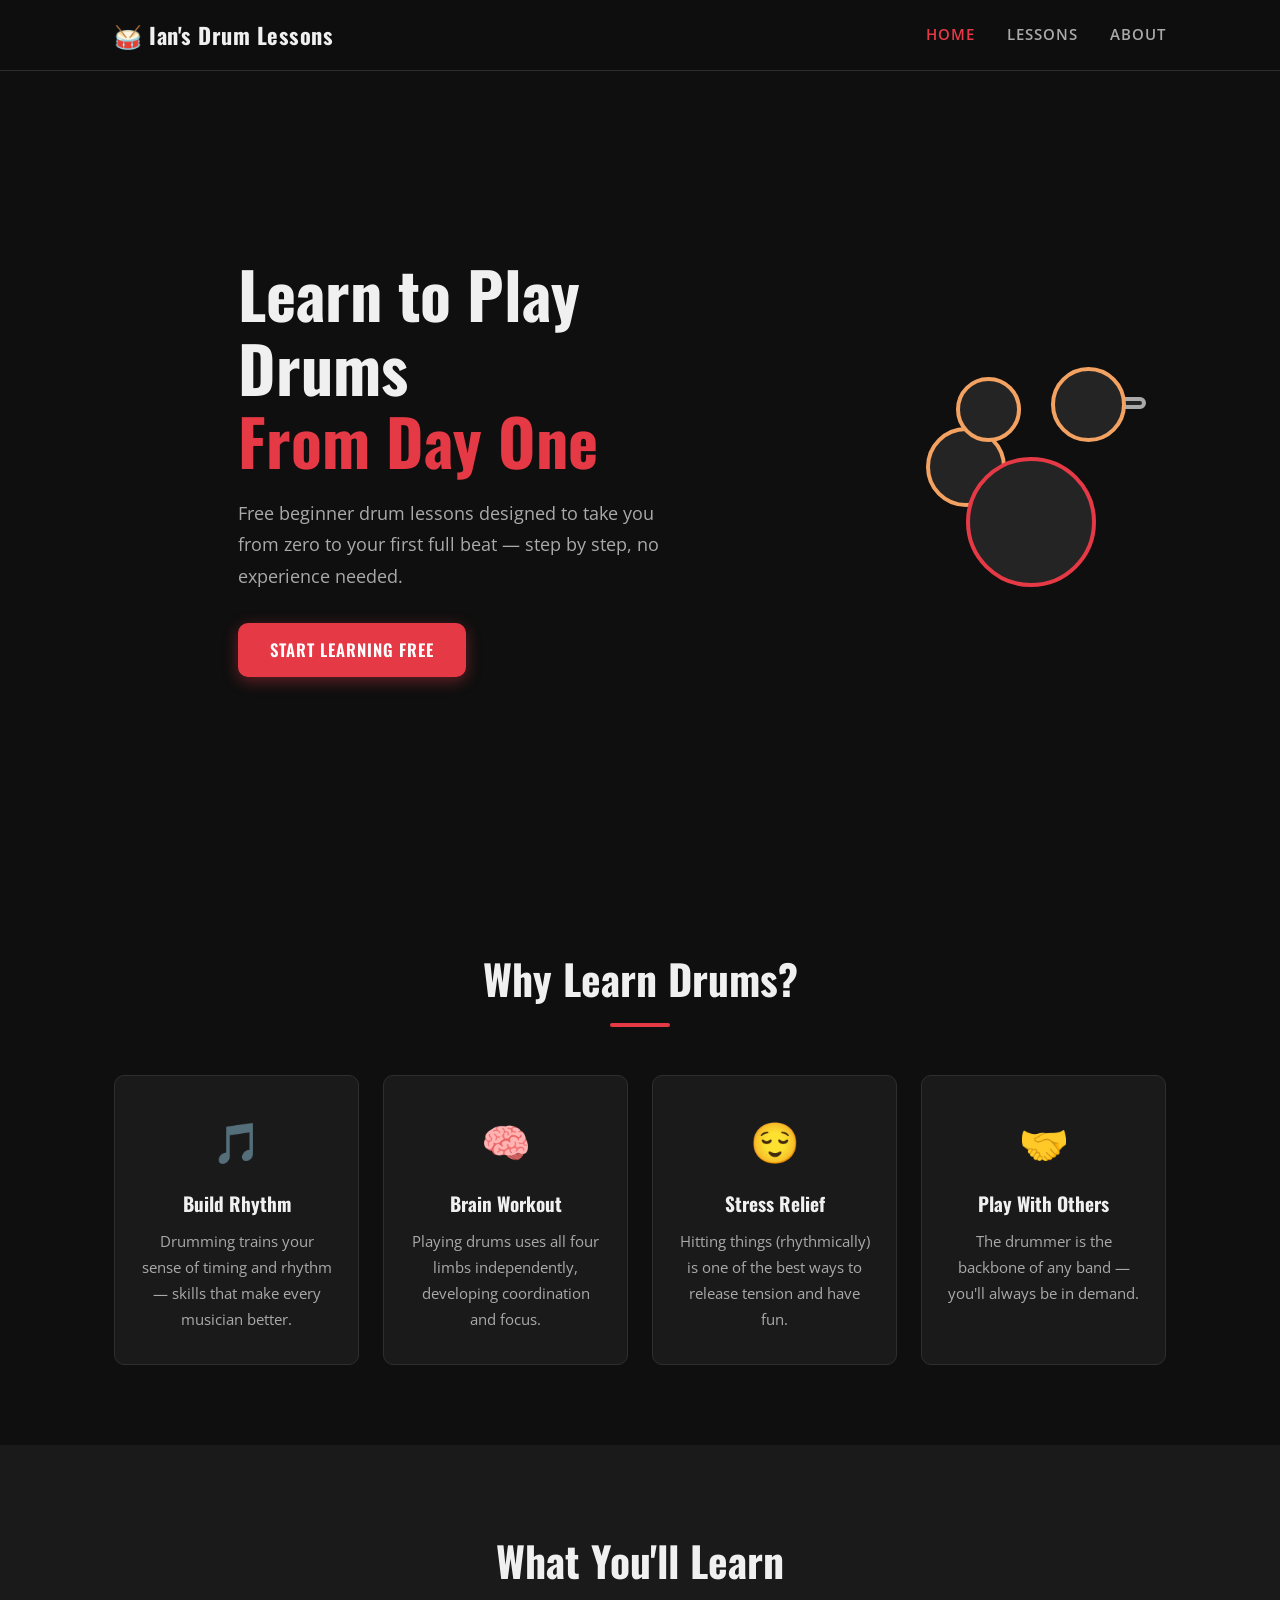
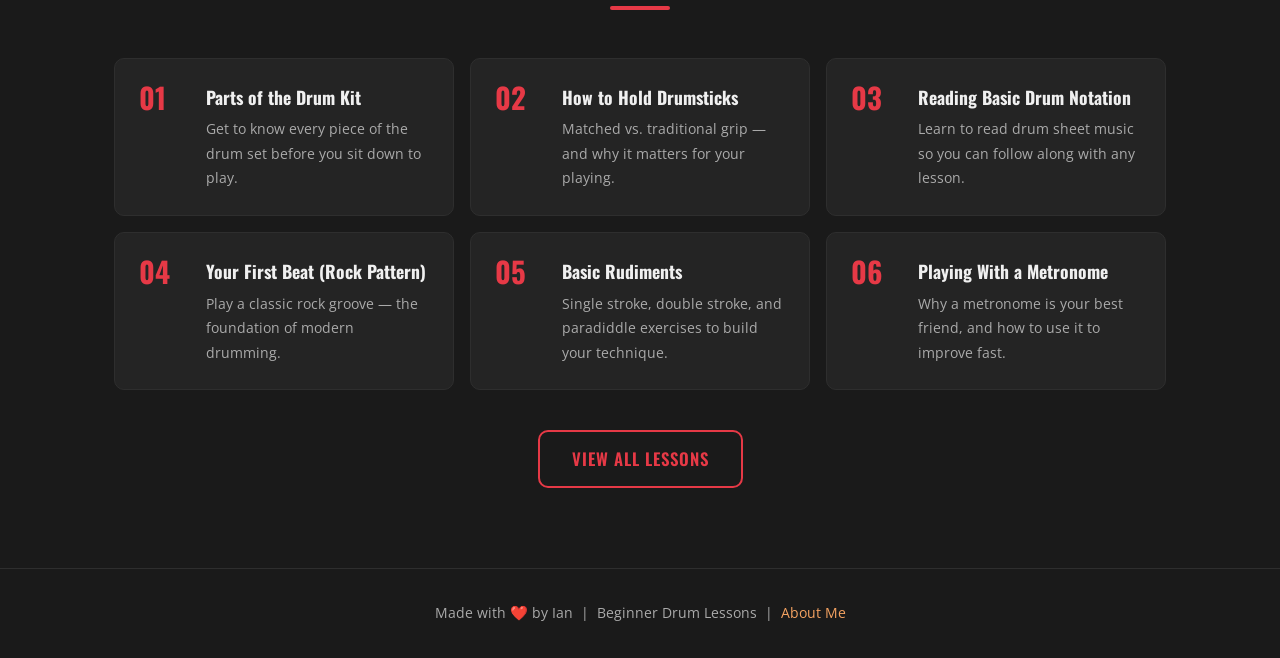
==== index.html @ f1f33e0c "Add complete beginner drum lessons website Three-page static site (Home, Lessons, About) with dark t" ====
<!DOCTYPE html>
<html lang="en">
<head>
  <meta charset="UTF-8" />
  <meta name="viewport" content="width=device-width, initial-scale=1.0" />
  <title>Ian's Beginner Drum Lessons</title>
  <link rel="stylesheet" href="css/style.css" />
  <link rel="preconnect" href="https://fonts.googleapis.com" />
  <link href="https://fonts.googleapis.com/css2?family=Oswald:wght@400;600;700&family=Open+Sans:wght@400;600&display=swap" rel="stylesheet" />
</head>
<body>

  <!-- NAV -->
  <header class="site-header">
    <nav class="nav container">
      <a href="index.html" class="logo">🥁 Ian's Drum Lessons</a>
      <ul class="nav-links">
        <li><a href="index.html" class="active">Home</a></li>
        <li><a href="lessons.html">Lessons</a></li>
        <li><a href="about.html">About</a></li>
      </ul>
      <button class="hamburger" aria-label="Toggle menu" onclick="toggleMenu()">&#9776;</button>
    </nav>
  </header>

  <!-- HERO -->
  <section class="hero">
    <div class="hero-content container">
      <h1>Learn to Play Drums<br /><span class="accent">From Day One</span></h1>
      <p>Free beginner drum lessons designed to take you from zero to your first full beat — step by step, no experience needed.</p>
      <a href="lessons.html" class="btn btn-primary">Start Learning Free</a>
    </div>
    <div class="hero-visual" aria-hidden="true">
      <div class="drum-kit">
        <div class="drum snare"></div>
        <div class="drum bass"></div>
        <div class="drum hi-hat"></div>
        <div class="drum tom1"></div>
        <div class="drum tom2"></div>
      </div>
    </div>
  </section>

  <!-- WHY SECTION -->
  <section class="why section">
    <div class="container">
      <h2 class="section-title">Why Learn Drums?</h2>
      <div class="cards">
        <div class="card">
          <span class="card-icon">🎵</span>
          <h3>Build Rhythm</h3>
          <p>Drumming trains your sense of timing and rhythm — skills that make every musician better.</p>
        </div>
        <div class="card">
          <span class="card-icon">🧠</span>
          <h3>Brain Workout</h3>
          <p>Playing drums uses all four limbs independently, developing coordination and focus.</p>
        </div>
        <div class="card">
          <span class="card-icon">😌</span>
          <h3>Stress Relief</h3>
          <p>Hitting things (rhythmically) is one of the best ways to release tension and have fun.</p>
        </div>
        <div class="card">
          <span class="card-icon">🤝</span>
          <h3>Play With Others</h3>
          <p>The drummer is the backbone of any band — you'll always be in demand.</p>
        </div>
      </div>
    </div>
  </section>

  <!-- LESSONS PREVIEW -->
  <section class="lessons-preview section dark-bg">
    <div class="container">
      <h2 class="section-title">What You'll Learn</h2>
      <div class="lesson-list">
        <a href="lessons.html#lesson-1" class="lesson-card">
          <span class="lesson-num">01</span>
          <div>
            <h3>Parts of the Drum Kit</h3>
            <p>Get to know every piece of the drum set before you sit down to play.</p>
          </div>
        </a>
        <a href="lessons.html#lesson-2" class="lesson-card">
          <span class="lesson-num">02</span>
          <div>
            <h3>How to Hold Drumsticks</h3>
            <p>Matched vs. traditional grip — and why it matters for your playing.</p>
          </div>
        </a>
        <a href="lessons.html#lesson-3" class="lesson-card">
          <span class="lesson-num">03</span>
          <div>
            <h3>Reading Basic Drum Notation</h3>
            <p>Learn to read drum sheet music so you can follow along with any lesson.</p>
          </div>
        </a>
        <a href="lessons.html#lesson-4" class="lesson-card">
          <span class="lesson-num">04</span>
          <div>
            <h3>Your First Beat (Rock Pattern)</h3>
            <p>Play a classic rock groove — the foundation of modern drumming.</p>
          </div>
        </a>
        <a href="lessons.html#lesson-5" class="lesson-card">
          <span class="lesson-num">05</span>
          <div>
            <h3>Basic Rudiments</h3>
            <p>Single stroke, double stroke, and paradiddle exercises to build your technique.</p>
          </div>
        </a>
        <a href="lessons.html#lesson-6" class="lesson-card">
          <span class="lesson-num">06</span>
          <div>
            <h3>Playing With a Metronome</h3>
            <p>Why a metronome is your best friend, and how to use it to improve fast.</p>
          </div>
        </a>
      </div>
      <div style="text-align:center; margin-top:2.5rem;">
        <a href="lessons.html" class="btn btn-secondary">View All Lessons</a>
      </div>
    </div>
  </section>

  <!-- FOOTER -->
  <footer class="site-footer">
    <div class="container">
      <p>Made with ❤️ by Ian &nbsp;|&nbsp; Beginner Drum Lessons &nbsp;|&nbsp; <a href="about.html">About Me</a></p>
    </div>
  </footer>

  <script src="js/main.js"></script>
</body>
</html>
---- css/style.css ----
/* =====================
   CSS RESET & VARIABLES
   ===================== */
*, *::before, *::after { box-sizing: border-box; margin: 0; padding: 0; }

:root {
  --clr-bg: #0f0f0f;
  --clr-surface: #1a1a1a;
  --clr-surface2: #242424;
  --clr-accent: #e63946;
  --clr-accent2: #f4a261;
  --clr-text: #f0f0f0;
  --clr-muted: #aaaaaa;
  --clr-border: #2e2e2e;
  --font-heading: 'Oswald', sans-serif;
  --font-body: 'Open Sans', sans-serif;
  --radius: 10px;
  --shadow: 0 4px 20px rgba(0,0,0,0.5);
}

html { scroll-behavior: smooth; }

body {
  background: var(--clr-bg);
  color: var(--clr-text);
  font-family: var(--font-body);
  font-size: 1rem;
  line-height: 1.7;
}

a { color: var(--clr-accent); text-decoration: none; }
a:hover { text-decoration: underline; }

/* =====================
   LAYOUT
   ===================== */
.container {
  max-width: 1100px;
  margin: 0 auto;
  padding: 0 1.5rem;
}

.section { padding: 5rem 0; }
.dark-bg { background: var(--clr-surface); }

/* =====================
   HEADER / NAV
   ===================== */
.site-header {
  position: sticky;
  top: 0;
  z-index: 100;
  background: rgba(15,15,15,0.95);
  backdrop-filter: blur(8px);
  border-bottom: 1px solid var(--clr-border);
}

.nav {
  display: flex;
  align-items: center;
  justify-content: space-between;
  padding-top: 1rem;
  padding-bottom: 1rem;
}

.logo {
  font-family: var(--font-heading);
  font-size: 1.4rem;
  font-weight: 700;
  color: var(--clr-text);
  letter-spacing: 0.5px;
}
.logo:hover { text-decoration: none; color: var(--clr-accent); }

.nav-links {
  list-style: none;
  display: flex;
  gap: 2rem;
}
.nav-links a {
  color: var(--clr-muted);
  font-weight: 600;
  font-size: 0.95rem;
  text-transform: uppercase;
  letter-spacing: 1px;
  transition: color 0.2s;
}
.nav-links a:hover,
.nav-links a.active {
  color: var(--clr-accent);
  text-decoration: none;
}

.hamburger {
  display: none;
  background: none;
  border: none;
  color: var(--clr-text);
  font-size: 1.6rem;
  cursor: pointer;
}

/* =====================
   BUTTONS
   ===================== */
.btn {
  display: inline-block;
  padding: 0.8rem 2rem;
  border-radius: var(--radius);
  font-family: var(--font-heading);
  font-size: 1.05rem;
  font-weight: 600;
  letter-spacing: 1px;
  text-transform: uppercase;
  transition: transform 0.15s, box-shadow 0.15s;
  cursor: pointer;
}
.btn:hover { transform: translateY(-2px); text-decoration: none; }

.btn-primary {
  background: var(--clr-accent);
  color: #fff;
  box-shadow: 0 4px 15px rgba(230,57,70,0.4);
}
.btn-primary:hover { box-shadow: 0 6px 20px rgba(230,57,70,0.55); }

.btn-secondary {
  background: transparent;
  color: var(--clr-accent);
  border: 2px solid var(--clr-accent);
}
.btn-secondary:hover { background: var(--clr-accent); color: #fff; }

/* =====================
   HERO
   ===================== */
.hero {
  min-height: 88vh;
  display: flex;
  align-items: center;
  justify-content: space-between;
  gap: 2rem;
  padding: 4rem 1.5rem;
  max-width: 1100px;
  margin: 0 auto;
}

.hero-content { max-width: 560px; }
.hero-content h1 {
  font-family: var(--font-heading);
  font-size: clamp(2.4rem, 6vw, 4rem);
  line-height: 1.15;
  margin-bottom: 1.2rem;
  font-weight: 700;
}
.accent { color: var(--clr-accent); }
.hero-content p {
  font-size: 1.15rem;
  color: var(--clr-muted);
  margin-bottom: 2rem;
  max-width: 460px;
}

/* Animated drum kit illustration */
.hero-visual { flex-shrink: 0; }
.drum-kit {
  position: relative;
  width: 260px;
  height: 260px;
}
.drum {
  position: absolute;
  border-radius: 50%;
  border: 4px solid var(--clr-border);
  background: var(--clr-surface2);
  animation: pulse 3s ease-in-out infinite;
}
.bass {
  width: 130px; height: 130px;
  bottom: 10px; left: 60px;
  border-color: var(--clr-accent);
  animation-delay: 0s;
}
.snare {
  width: 80px; height: 80px;
  bottom: 90px; left: 20px;
  border-color: var(--clr-accent2);
  animation-delay: 0.4s;
}
.hi-hat {
  width: 60px; height: 12px;
  border-radius: 6px;
  top: 60px; right: 20px;
  border-color: #aaa;
  animation-delay: 0.2s;
}
.tom1 {
  width: 65px; height: 65px;
  top: 40px; left: 50px;
  border-color: var(--clr-accent2);
  animation-delay: 0.6s;
}
.tom2 {
  width: 75px; height: 75px;
  top: 30px; right: 40px;
  border-color: var(--clr-accent2);
  animation-delay: 0.8s;
}
@keyframes pulse {
  0%, 100% { box-shadow: 0 0 0 0 rgba(230,57,70,0); }
  50% { box-shadow: 0 0 12px 4px rgba(230,57,70,0.2); }
}

/* =====================
   WHY SECTION / CARDS
   ===================== */
.section-title {
  font-family: var(--font-heading);
  font-size: clamp(1.8rem, 4vw, 2.6rem);
  font-weight: 700;
  text-align: center;
  margin-bottom: 3rem;
}
.section-title::after {
  content: '';
  display: block;
  width: 60px;
  height: 4px;
  background: var(--clr-accent);
  margin: 0.6rem auto 0;
  border-radius: 2px;
}

.cards {
  display: grid;
  grid-template-columns: repeat(auto-fit, minmax(220px, 1fr));
  gap: 1.5rem;
}

.card {
  background: var(--clr-surface);
  border: 1px solid var(--clr-border);
  border-radius: var(--radius);
  padding: 2rem 1.5rem;
  text-align: center;
  transition: transform 0.2s, border-color 0.2s;
}
.card:hover { transform: translateY(-5px); border-color: var(--clr-accent); }
.card-icon { font-size: 2.5rem; display: block; margin-bottom: 0.75rem; }
.card h3 {
  font-family: var(--font-heading);
  font-size: 1.2rem;
  margin-bottom: 0.5rem;
}
.card p { color: var(--clr-muted); font-size: 0.95rem; }

/* =====================
   LESSONS PREVIEW
   ===================== */
.lesson-list {
  display: grid;
  grid-template-columns: repeat(auto-fit, minmax(300px, 1fr));
  gap: 1rem;
}

.lesson-card {
  display: flex;
  align-items: flex-start;
  gap: 1.2rem;
  background: var(--clr-surface2);
  border: 1px solid var(--clr-border);
  border-radius: var(--radius);
  padding: 1.5rem;
  color: var(--clr-text);
  transition: border-color 0.2s, transform 0.2s;
}
.lesson-card:hover {
  border-color: var(--clr-accent);
  transform: translateX(4px);
  text-decoration: none;
}
.lesson-num {
  font-family: var(--font-heading);
  font-size: 1.8rem;
  font-weight: 700;
  color: var(--clr-accent);
  min-width: 3rem;
  line-height: 1;
}
.lesson-card h3 {
  font-family: var(--font-heading);
  font-size: 1.1rem;
  margin-bottom: 0.3rem;
}
.lesson-card p { color: var(--clr-muted); font-size: 0.9rem; }

/* =====================
   PAGE HERO (inner pages)
   ===================== */
.page-hero {
  background: linear-gradient(135deg, #1a1a1a 0%, #111 100%);
  border-bottom: 1px solid var(--clr-border);
  padding: 4rem 1.5rem 3.5rem;
  text-align: center;
}
.page-hero h1 {
  font-family: var(--font-heading);
  font-size: clamp(2rem, 5vw, 3.2rem);
  margin-bottom: 0.75rem;
}
.page-hero p { color: var(--clr-muted); font-size: 1.1rem; }

/* =====================
   LESSONS PAGE
   ===================== */
.lessons-page { display: flex; flex-direction: column; gap: 3rem; }

.lesson-article {
  background: var(--clr-surface);
  border: 1px solid var(--clr-border);
  border-radius: var(--radius);
  overflow: hidden;
  scroll-margin-top: 80px;
}

.lesson-header {
  background: var(--clr-surface2);
  border-bottom: 1px solid var(--clr-border);
  padding: 1.5rem 2rem;
  display: flex;
  align-items: center;
  gap: 1rem;
}
.lesson-badge {
  background: var(--clr-accent);
  color: #fff;
  font-family: var(--font-heading);
  font-size: 0.85rem;
  font-weight: 700;
  padding: 0.3rem 0.8rem;
  border-radius: 4px;
  white-space: nowrap;
  letter-spacing: 1px;
}
.lesson-header h2 {
  font-family: var(--font-heading);
  font-size: clamp(1.3rem, 3vw, 1.8rem);
  font-weight: 600;
}

.lesson-body {
  padding: 2rem;
  display: flex;
  flex-direction: column;
  gap: 1.2rem;
}
.lesson-body h3 {
  font-family: var(--font-heading);
  font-size: 1.15rem;
  color: var(--clr-accent2);
  margin-top: 0.5rem;
}
.lesson-body ul, .lesson-body ol {
  padding-left: 1.5rem;
  color: var(--clr-muted);
}
.lesson-body li { margin-bottom: 0.4rem; }
.lesson-body strong { color: var(--clr-text); }
.lesson-body code {
  font-family: 'Courier New', monospace;
  background: var(--clr-surface2);
  padding: 0.2rem 0.5rem;
  border-radius: 4px;
  font-size: 1.05rem;
  color: var(--clr-accent2);
  letter-spacing: 2px;
}

.tip-box {
  background: rgba(230,57,70,0.08);
  border-left: 4px solid var(--clr-accent);
  border-radius: 0 var(--radius) var(--radius) 0;
  padding: 1rem 1.2rem;
  color: var(--clr-muted);
  font-size: 0.95rem;
}
.tip-box strong { color: var(--clr-accent); }
.tip-box a { color: var(--clr-accent2); }

/* Notation guide */
.notation-guide {
  background: var(--clr-surface2);
  border-radius: var(--radius);
  padding: 1.2rem;
  display: flex;
  flex-direction: column;
  gap: 0.6rem;
}
.notation-row {
  display: flex;
  align-items: center;
  gap: 1rem;
  font-size: 0.95rem;
  color: var(--clr-muted);
}
.note-symbol {
  font-size: 1.3rem;
  color: var(--clr-accent2);
  min-width: 2rem;
  text-align: center;
}

/* Beat grid */
.beat-grid {
  background: var(--clr-surface2);
  border-radius: var(--radius);
  padding: 1.5rem;
  display: flex;
  flex-direction: column;
  gap: 0.8rem;
  overflow-x: auto;
}
.beat-row {
  display: flex;
  align-items: center;
  gap: 0.75rem;
}
.part-label {
  min-width: 60px;
  font-size: 0.85rem;
  font-weight: 600;
  color: var(--clr-muted);
  text-transform: uppercase;
  letter-spacing: 0.5px;
}
.beat-cells { display: flex; gap: 4px; }
.beat-cell {
  width: 38px; height: 38px;
  border-radius: 6px;
  border: 1px solid var(--clr-border);
  display: flex;
  align-items: center;
  justify-content: center;
  font-size: 0.75rem;
  color: var(--clr-border);
  font-weight: 700;
}
.beat-cell.filled { background: rgba(170,170,170,0.15); color: var(--clr-muted); border-color: var(--clr-muted); }
.beat-cell.snare-hit { background: rgba(244,162,97,0.25); border-color: var(--clr-accent2); color: var(--clr-accent2); }
.beat-cell.bass-hit { background: rgba(230,57,70,0.25); border-color: var(--clr-accent); color: var(--clr-accent); }

/* =====================
   ABOUT PAGE
   ===================== */
.about-page { max-width: 900px; }
.about-grid {
  display: grid;
  grid-template-columns: 200px 1fr;
  gap: 3rem;
  align-items: start;
}
.avatar-placeholder {
  width: 180px; height: 180px;
  border-radius: 50%;
  background: var(--clr-surface2);
  border: 3px solid var(--clr-accent);
  display: flex;
  align-items: center;
  justify-content: center;
  font-size: 5rem;
}
.about-text h2 {
  font-family: var(--font-heading);
  font-size: 2rem;
  margin-bottom: 1rem;
}
.about-text h3 {
  font-family: var(--font-heading);
  font-size: 1.2rem;
  color: var(--clr-accent2);
  margin: 1.2rem 0 0.5rem;
}
.about-text p { color: var(--clr-muted); margin-bottom: 0.8rem; }
.about-text ul { padding-left: 1.5rem; color: var(--clr-muted); }
.about-text li { margin-bottom: 0.4rem; }

/* =====================
   FOOTER
   ===================== */
.site-footer {
  background: var(--clr-surface);
  border-top: 1px solid var(--clr-border);
  padding: 2rem 1.5rem;
  text-align: center;
  color: var(--clr-muted);
  font-size: 0.9rem;
}
.site-footer a { color: var(--clr-accent2); }

/* =====================
   RESPONSIVE
   ===================== */
@media (max-width: 768px) {
  .hero {
    flex-direction: column;
    text-align: center;
    min-height: auto;
    padding: 3rem 1.5rem;
  }
  .hero-content p { margin: 0 auto 2rem; }
  .hero-visual { order: -1; }
  .drum-kit { width: 200px; height: 200px; }

  .nav-links {
    display: none;
    flex-direction: column;
    gap: 0;
    position: absolute;
    top: 100%;
    left: 0; right: 0;
    background: #0f0f0f;
    border-bottom: 1px solid var(--clr-border);
    padding: 0.5rem 0;
  }
  .nav-links.open { display: flex; }
  .nav-links li a { display: block; padding: 0.75rem 1.5rem; }
  .hamburger { display: block; }
  .nav { position: relative; }

  .about-grid { grid-template-columns: 1fr; text-align: center; }
  .avatar-placeholder { margin: 0 auto; }
  .about-text ul { text-align: left; }

  .beat-cell { width: 32px; height: 32px; font-size: 0.65rem; }
  .part-label { min-width: 50px; font-size: 0.75rem; }
}
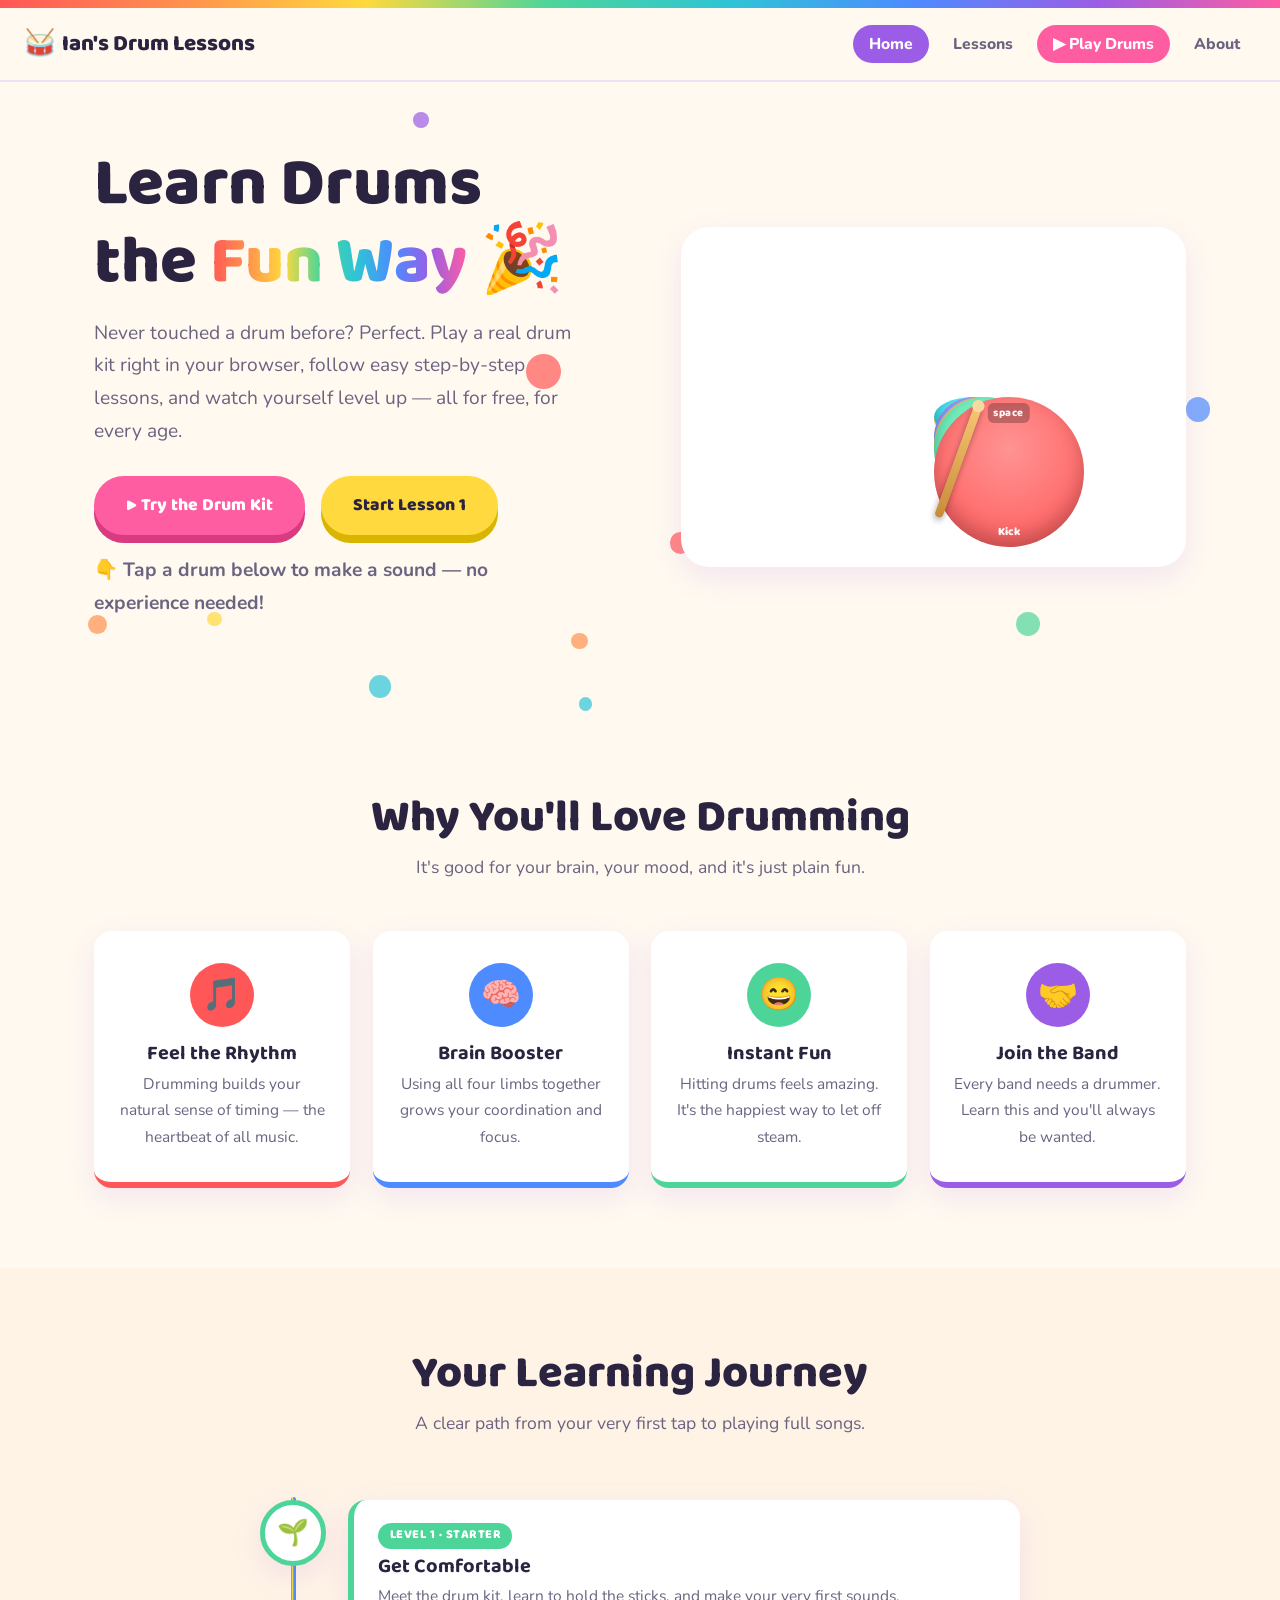
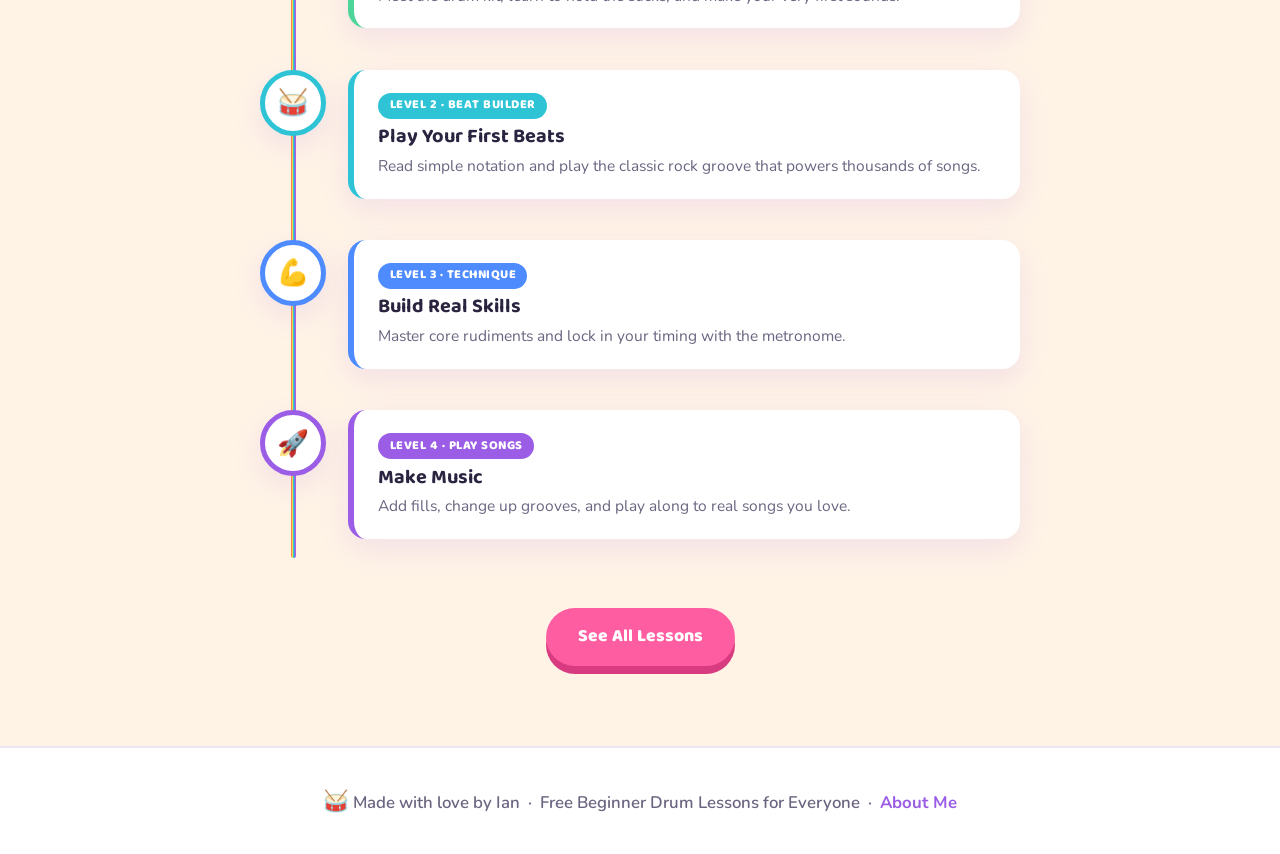
==== commit 4bf611f3: "Redesign as fun, interactive all-ages drum site - Rebrand with a bright rainbow, playful theme for a" ====
--- a/index.html
+++ b/index.html
@@ -3,20 +3,23 @@
 <head>
   <meta charset="UTF-8" />
   <meta name="viewport" content="width=device-width, initial-scale=1.0" />
-  <title>Ian's Beginner Drum Lessons</title>
+  <title>Ian's Beginner Drum Lessons — Learn Drums the Fun Way</title>
+  <meta name="description" content="Free, fun beginner drum lessons for all ages. Play a real drum kit in your browser, learn step by step, and track your progress." />
   <link rel="stylesheet" href="css/style.css" />
   <link rel="preconnect" href="https://fonts.googleapis.com" />
-  <link href="https://fonts.googleapis.com/css2?family=Oswald:wght@400;600;700&family=Open+Sans:wght@400;600&display=swap" rel="stylesheet" />
+  <link rel="preconnect" href="https://fonts.gstatic.com" crossorigin />
+  <link href="https://fonts.googleapis.com/css2?family=Baloo+2:wght@500;700;800&family=Nunito:wght@400;600;700;800&display=swap" rel="stylesheet" />
 </head>
 <body>
+  <div class="rainbow-strip"></div>
 
-  <!-- NAV -->
   <header class="site-header">
-    <nav class="nav container">
-      <a href="index.html" class="logo">🥁 Ian's Drum Lessons</a>
+    <nav class="nav">
+      <a href="index.html" class="logo"><span class="logo-emoji">🥁</span> Ian's Drum Lessons</a>
       <ul class="nav-links">
         <li><a href="index.html" class="active">Home</a></li>
         <li><a href="lessons.html">Lessons</a></li>
+        <li><a href="play.html" class="play-link">▶ Play Drums</a></li>
         <li><a href="about.html">About</a></li>
       </ul>
       <button class="hamburger" aria-label="Toggle menu" onclick="toggleMenu()">&#9776;</button>
@@ -24,113 +27,102 @@
   </header>
 
   <!-- HERO -->
-  <section class="hero">
-    <div class="hero-content container">
-      <h1>Learn to Play Drums<br /><span class="accent">From Day One</span></h1>
-      <p>Free beginner drum lessons designed to take you from zero to your first full beat — step by step, no experience needed.</p>
-      <a href="lessons.html" class="btn btn-primary">Start Learning Free</a>
+  <section class="hero" data-confetti>
+    <div class="hero-content">
+      <h1>Learn Drums<br />the <span class="grad">Fun Way</span> 🎉</h1>
+      <p>Never touched a drum before? Perfect. Play a real drum kit right in your browser, follow easy step-by-step lessons, and watch yourself level up — all for free, for every age.</p>
+      <div class="hero-btns">
+        <a href="play.html" class="btn btn-primary">▶ Try the Drum Kit</a>
+        <a href="lessons.html" class="btn btn-sun">Start Lesson 1</a>
+      </div>
+      <p class="hero-note">👇 Tap a drum below to make a sound — no experience needed!</p>
     </div>
-    <div class="hero-visual" aria-hidden="true">
-      <div class="drum-kit">
-        <div class="drum snare"></div>
-        <div class="drum bass"></div>
-        <div class="drum hi-hat"></div>
-        <div class="drum tom1"></div>
-        <div class="drum tom2"></div>
-      </div>
+    <div class="kit-stage">
+      <div data-drumkit></div>
     </div>
   </section>
 
-  <!-- WHY SECTION -->
-  <section class="why section">
+  <!-- WHY -->
+  <section class="section">
     <div class="container">
-      <h2 class="section-title">Why Learn Drums?</h2>
+      <h2 class="section-title">Why You'll Love Drumming</h2>
+      <p class="section-sub">It's good for your brain, your mood, and it's just plain fun.</p>
       <div class="cards">
-        <div class="card">
-          <span class="card-icon">🎵</span>
-          <h3>Build Rhythm</h3>
-          <p>Drumming trains your sense of timing and rhythm — skills that make every musician better.</p>
+        <div class="card" style="--c: var(--red)">
+          <div class="card-icon">🎵</div>
+          <h3>Feel the Rhythm</h3>
+          <p>Drumming builds your natural sense of timing — the heartbeat of all music.</p>
         </div>
-        <div class="card">
-          <span class="card-icon">🧠</span>
-          <h3>Brain Workout</h3>
-          <p>Playing drums uses all four limbs independently, developing coordination and focus.</p>
+        <div class="card" style="--c: var(--blue)">
+          <div class="card-icon">🧠</div>
+          <h3>Brain Booster</h3>
+          <p>Using all four limbs together grows your coordination and focus.</p>
         </div>
-        <div class="card">
-          <span class="card-icon">😌</span>
-          <h3>Stress Relief</h3>
-          <p>Hitting things (rhythmically) is one of the best ways to release tension and have fun.</p>
+        <div class="card" style="--c: var(--green)">
+          <div class="card-icon">😄</div>
+          <h3>Instant Fun</h3>
+          <p>Hitting drums feels amazing. It's the happiest way to let off steam.</p>
         </div>
-        <div class="card">
-          <span class="card-icon">🤝</span>
-          <h3>Play With Others</h3>
-          <p>The drummer is the backbone of any band — you'll always be in demand.</p>
+        <div class="card" style="--c: var(--purple)">
+          <div class="card-icon">🤝</div>
+          <h3>Join the Band</h3>
+          <p>Every band needs a drummer. Learn this and you'll always be wanted.</p>
         </div>
       </div>
     </div>
   </section>
 
-  <!-- LESSONS PREVIEW -->
-  <section class="lessons-preview section dark-bg">
+  <!-- LEARNING JOURNEY ROADMAP -->
+  <section class="section bg-soft">
     <div class="container">
-      <h2 class="section-title">What You'll Learn</h2>
-      <div class="lesson-list">
-        <a href="lessons.html#lesson-1" class="lesson-card">
-          <span class="lesson-num">01</span>
-          <div>
-            <h3>Parts of the Drum Kit</h3>
-            <p>Get to know every piece of the drum set before you sit down to play.</p>
+      <h2 class="section-title">Your Learning Journey</h2>
+      <p class="section-sub">A clear path from your very first tap to playing full songs.</p>
+      <div class="roadmap">
+        <div class="road-step" style="--c: var(--green)">
+          <div class="road-dot">🌱</div>
+          <div class="road-body">
+            <span class="level-tag">Level 1 · Starter</span>
+            <h3>Get Comfortable</h3>
+            <p>Meet the drum kit, learn to hold the sticks, and make your very first sounds.</p>
           </div>
-        </a>
-        <a href="lessons.html#lesson-2" class="lesson-card">
-          <span class="lesson-num">02</span>
-          <div>
-            <h3>How to Hold Drumsticks</h3>
-            <p>Matched vs. traditional grip — and why it matters for your playing.</p>
+        </div>
+        <div class="road-step" style="--c: var(--teal)">
+          <div class="road-dot">🥁</div>
+          <div class="road-body">
+            <span class="level-tag">Level 2 · Beat Builder</span>
+            <h3>Play Your First Beats</h3>
+            <p>Read simple notation and play the classic rock groove that powers thousands of songs.</p>
           </div>
-        </a>
-        <a href="lessons.html#lesson-3" class="lesson-card">
-          <span class="lesson-num">03</span>
-          <div>
-            <h3>Reading Basic Drum Notation</h3>
-            <p>Learn to read drum sheet music so you can follow along with any lesson.</p>
+        </div>
+        <div class="road-step" style="--c: var(--blue)">
+          <div class="road-dot">💪</div>
+          <div class="road-body">
+            <span class="level-tag">Level 3 · Technique</span>
+            <h3>Build Real Skills</h3>
+            <p>Master core rudiments and lock in your timing with the metronome.</p>
           </div>
-        </a>
-        <a href="lessons.html#lesson-4" class="lesson-card">
-          <span class="lesson-num">04</span>
-          <div>
-            <h3>Your First Beat (Rock Pattern)</h3>
-            <p>Play a classic rock groove — the foundation of modern drumming.</p>
+        </div>
+        <div class="road-step" style="--c: var(--purple)">
+          <div class="road-dot">🚀</div>
+          <div class="road-body">
+            <span class="level-tag">Level 4 · Play Songs</span>
+            <h3>Make Music</h3>
+            <p>Add fills, change up grooves, and play along to real songs you love.</p>
           </div>
-        </a>
-        <a href="lessons.html#lesson-5" class="lesson-card">
-          <span class="lesson-num">05</span>
-          <div>
-            <h3>Basic Rudiments</h3>
-            <p>Single stroke, double stroke, and paradiddle exercises to build your technique.</p>
-          </div>
-        </a>
-        <a href="lessons.html#lesson-6" class="lesson-card">
-          <span class="lesson-num">06</span>
-          <div>
-            <h3>Playing With a Metronome</h3>
-            <p>Why a metronome is your best friend, and how to use it to improve fast.</p>
-          </div>
-        </a>
+        </div>
       </div>
       <div style="text-align:center; margin-top:2.5rem;">
-        <a href="lessons.html" class="btn btn-secondary">View All Lessons</a>
+        <a href="lessons.html" class="btn btn-primary">See All Lessons</a>
       </div>
     </div>
   </section>
 
-  <!-- FOOTER -->
   <footer class="site-footer">
-    <div class="container">
-      <p>Made with ❤️ by Ian &nbsp;|&nbsp; Beginner Drum Lessons &nbsp;|&nbsp; <a href="about.html">About Me</a></p>
-    </div>
+    <p><span class="foot-emoji">🥁</span> Made with love by Ian &nbsp;·&nbsp; Free Beginner Drum Lessons for Everyone &nbsp;·&nbsp; <a href="about.html">About Me</a></p>
   </footer>
 
+  <script src="js/audio.js"></script>
+  <script src="js/drumkit.js"></script>
   <script src="js/main.js"></script>
 </body>
 </html>
--- a/css/style.css
+++ b/css/style.css
@@ -1,536 +1,400 @@
-/* =====================
-   CSS RESET & VARIABLES
-   ===================== */
+/* =========================================================
+   Ian's Beginner Drum Lessons — Fun & Energetic Theme
+   All-ages, rainbow palette, playful and bright
+   ========================================================= */
+
 *, *::before, *::after { box-sizing: border-box; margin: 0; padding: 0; }
 
 :root {
-  --clr-bg: #0f0f0f;
-  --clr-surface: #1a1a1a;
-  --clr-surface2: #242424;
-  --clr-accent: #e63946;
-  --clr-accent2: #f4a261;
-  --clr-text: #f0f0f0;
-  --clr-muted: #aaaaaa;
-  --clr-border: #2e2e2e;
-  --font-heading: 'Oswald', sans-serif;
-  --font-body: 'Open Sans', sans-serif;
-  --radius: 10px;
-  --shadow: 0 4px 20px rgba(0,0,0,0.5);
+  /* Rainbow palette */
+  --red:    #ff5757;
+  --orange: #ff914d;
+  --yellow: #ffd93d;
+  --green:  #4dd599;
+  --teal:   #2ec4d6;
+  --blue:   #4d8bff;
+  --purple: #9b5de5;
+  --pink:   #ff5da2;
+
+  --bg:        #fff9f0;
+  --bg-soft:   #fff3e6;
+  --surface:   #ffffff;
+  --ink:       #2b2440;
+  --ink-soft:  #6b6480;
+  --border:    #ece4f5;
+
+  --font-head: 'Baloo 2', 'Trebuchet MS', sans-serif;
+  --font-body: 'Nunito', 'Segoe UI', sans-serif;
+
+  --radius:  18px;
+  --radius-lg: 28px;
+  --shadow: 0 10px 30px rgba(155, 93, 229, 0.12);
+  --shadow-hover: 0 16px 40px rgba(155, 93, 229, 0.22);
+
+  --rainbow: linear-gradient(90deg, var(--red), var(--orange), var(--yellow), var(--green), var(--teal), var(--blue), var(--purple), var(--pink));
 }
 
 html { scroll-behavior: smooth; }
 
 body {
-  background: var(--clr-bg);
-  color: var(--clr-text);
+  background: var(--bg);
+  color: var(--ink);
   font-family: var(--font-body);
-  font-size: 1rem;
+  font-size: 1.05rem;
   line-height: 1.7;
-}
-
-a { color: var(--clr-accent); text-decoration: none; }
+  overflow-x: hidden;
+}
+
+a { color: var(--purple); text-decoration: none; font-weight: 700; }
 a:hover { text-decoration: underline; }
 
-/* =====================
-   LAYOUT
-   ===================== */
-.container {
-  max-width: 1100px;
-  margin: 0 auto;
-  padding: 0 1.5rem;
-}
-
+.container { max-width: 1140px; margin: 0 auto; padding: 0 1.5rem; }
 .section { padding: 5rem 0; }
-.dark-bg { background: var(--clr-surface); }
-
-/* =====================
-   HEADER / NAV
-   ===================== */
+.bg-soft { background: var(--bg-soft); }
+
+h1, h2, h3 { font-family: var(--font-head); line-height: 1.15; }
+
+/* Rainbow top strip on every page */
+.rainbow-strip { height: 8px; background: var(--rainbow); }
+
+/* =====================  NAV  ===================== */
 .site-header {
-  position: sticky;
-  top: 0;
-  z-index: 100;
-  background: rgba(15,15,15,0.95);
-  backdrop-filter: blur(8px);
-  border-bottom: 1px solid var(--clr-border);
-}
-
+  position: sticky; top: 0; z-index: 200;
+  background: rgba(255, 249, 240, 0.92);
+  backdrop-filter: blur(10px);
+  border-bottom: 2px solid var(--border);
+}
 .nav {
-  display: flex;
-  align-items: center;
-  justify-content: space-between;
-  padding-top: 1rem;
-  padding-bottom: 1rem;
-}
-
+  display: flex; align-items: center; justify-content: space-between;
+  padding: 0.9rem 1.5rem;
+}
 .logo {
-  font-family: var(--font-heading);
-  font-size: 1.4rem;
-  font-weight: 700;
-  color: var(--clr-text);
-  letter-spacing: 0.5px;
-}
-.logo:hover { text-decoration: none; color: var(--clr-accent); }
-
-.nav-links {
-  list-style: none;
-  display: flex;
-  gap: 2rem;
-}
+  font-family: var(--font-head); font-size: 1.4rem; font-weight: 800;
+  color: var(--ink); display: flex; align-items: center; gap: 0.4rem;
+}
+.logo:hover { text-decoration: none; }
+.logo .logo-emoji { font-size: 1.6rem; animation: wiggle 2.5s ease-in-out infinite; display: inline-block; }
+@keyframes wiggle { 0%,100% { transform: rotate(-8deg); } 50% { transform: rotate(8deg); } }
+
+.nav-links { list-style: none; display: flex; gap: 0.5rem; align-items: center; }
 .nav-links a {
-  color: var(--clr-muted);
-  font-weight: 600;
-  font-size: 0.95rem;
-  text-transform: uppercase;
-  letter-spacing: 1px;
-  transition: color 0.2s;
-}
-.nav-links a:hover,
-.nav-links a.active {
-  color: var(--clr-accent);
+  color: var(--ink-soft); font-weight: 800; font-size: 0.98rem;
+  padding: 0.5rem 1rem; border-radius: 999px; transition: all 0.2s;
+}
+.nav-links a:hover { color: var(--ink); background: var(--bg-soft); text-decoration: none; }
+.nav-links a.active { color: #fff; background: var(--purple); }
+.nav-links a.play-link { color: #fff; background: var(--pink); }
+.nav-links a.play-link:hover { background: var(--red); }
+
+.hamburger {
+  display: none; background: none; border: none; font-size: 1.7rem;
+  color: var(--ink); cursor: pointer;
+}
+
+/* =====================  BUTTONS  ===================== */
+.btn {
+  display: inline-flex; align-items: center; gap: 0.5rem;
+  padding: 0.9rem 2rem; border-radius: 999px;
+  font-family: var(--font-head); font-size: 1.1rem; font-weight: 800;
+  cursor: pointer; border: none; transition: transform 0.15s, box-shadow 0.15s;
   text-decoration: none;
 }
-
-.hamburger {
-  display: none;
-  background: none;
-  border: none;
-  color: var(--clr-text);
-  font-size: 1.6rem;
-  cursor: pointer;
-}
-
-/* =====================
-   BUTTONS
-   ===================== */
-.btn {
-  display: inline-block;
-  padding: 0.8rem 2rem;
-  border-radius: var(--radius);
-  font-family: var(--font-heading);
-  font-size: 1.05rem;
-  font-weight: 600;
-  letter-spacing: 1px;
-  text-transform: uppercase;
-  transition: transform 0.15s, box-shadow 0.15s;
-  cursor: pointer;
-}
-.btn:hover { transform: translateY(-2px); text-decoration: none; }
-
-.btn-primary {
-  background: var(--clr-accent);
-  color: #fff;
-  box-shadow: 0 4px 15px rgba(230,57,70,0.4);
-}
-.btn-primary:hover { box-shadow: 0 6px 20px rgba(230,57,70,0.55); }
-
-.btn-secondary {
-  background: transparent;
-  color: var(--clr-accent);
-  border: 2px solid var(--clr-accent);
-}
-.btn-secondary:hover { background: var(--clr-accent); color: #fff; }
-
-/* =====================
-   HERO
-   ===================== */
+.btn:hover { transform: translateY(-3px) scale(1.02); text-decoration: none; }
+.btn:active { transform: translateY(-1px) scale(0.99); }
+.btn-primary { background: var(--pink); color: #fff; box-shadow: 0 8px 0 #d83b80; }
+.btn-primary:hover { box-shadow: 0 11px 0 #d83b80; }
+.btn-primary:active { box-shadow: 0 4px 0 #d83b80; }
+.btn-sun { background: var(--yellow); color: var(--ink); box-shadow: 0 8px 0 #d9b500; }
+.btn-sun:hover { box-shadow: 0 11px 0 #d9b500; }
+.btn-outline { background: #fff; color: var(--purple); border: 3px solid var(--purple); }
+
+/* =====================  HERO  ===================== */
 .hero {
-  min-height: 88vh;
-  display: flex;
-  align-items: center;
-  justify-content: space-between;
-  gap: 2rem;
-  padding: 4rem 1.5rem;
-  max-width: 1100px;
-  margin: 0 auto;
-}
-
-.hero-content { max-width: 560px; }
+  position: relative;
+  display: grid; grid-template-columns: 1.1fr 1fr; gap: 2rem; align-items: center;
+  padding: 4rem 1.5rem; max-width: 1140px; margin: 0 auto;
+}
 .hero-content h1 {
-  font-family: var(--font-heading);
-  font-size: clamp(2.4rem, 6vw, 4rem);
-  line-height: 1.15;
-  margin-bottom: 1.2rem;
-  font-weight: 700;
-}
-.accent { color: var(--clr-accent); }
-.hero-content p {
-  font-size: 1.15rem;
-  color: var(--clr-muted);
-  margin-bottom: 2rem;
-  max-width: 460px;
-}
-
-/* Animated drum kit illustration */
-.hero-visual { flex-shrink: 0; }
-.drum-kit {
-  position: relative;
-  width: 260px;
-  height: 260px;
-}
-.drum {
-  position: absolute;
-  border-radius: 50%;
-  border: 4px solid var(--clr-border);
-  background: var(--clr-surface2);
-  animation: pulse 3s ease-in-out infinite;
-}
-.bass {
-  width: 130px; height: 130px;
-  bottom: 10px; left: 60px;
-  border-color: var(--clr-accent);
-  animation-delay: 0s;
-}
-.snare {
-  width: 80px; height: 80px;
-  bottom: 90px; left: 20px;
-  border-color: var(--clr-accent2);
-  animation-delay: 0.4s;
-}
-.hi-hat {
-  width: 60px; height: 12px;
-  border-radius: 6px;
-  top: 60px; right: 20px;
-  border-color: #aaa;
-  animation-delay: 0.2s;
-}
-.tom1 {
-  width: 65px; height: 65px;
-  top: 40px; left: 50px;
-  border-color: var(--clr-accent2);
-  animation-delay: 0.6s;
-}
-.tom2 {
-  width: 75px; height: 75px;
-  top: 30px; right: 40px;
-  border-color: var(--clr-accent2);
-  animation-delay: 0.8s;
-}
-@keyframes pulse {
-  0%, 100% { box-shadow: 0 0 0 0 rgba(230,57,70,0); }
-  50% { box-shadow: 0 0 12px 4px rgba(230,57,70,0.2); }
-}
-
-/* =====================
-   WHY SECTION / CARDS
-   ===================== */
-.section-title {
-  font-family: var(--font-heading);
-  font-size: clamp(1.8rem, 4vw, 2.6rem);
-  font-weight: 700;
-  text-align: center;
-  margin-bottom: 3rem;
-}
-.section-title::after {
-  content: '';
-  display: block;
-  width: 60px;
-  height: 4px;
-  background: var(--clr-accent);
-  margin: 0.6rem auto 0;
-  border-radius: 2px;
-}
-
-.cards {
-  display: grid;
-  grid-template-columns: repeat(auto-fit, minmax(220px, 1fr));
-  gap: 1.5rem;
-}
-
+  font-size: clamp(2.4rem, 6vw, 4.2rem); font-weight: 800; margin-bottom: 1rem;
+}
+.hero-content h1 .grad {
+  background: var(--rainbow); -webkit-background-clip: text; background-clip: text;
+  -webkit-text-fill-color: transparent;
+}
+.hero-content p { font-size: 1.2rem; color: var(--ink-soft); margin-bottom: 1.8rem; max-width: 480px; }
+.hero-btns { display: flex; gap: 1rem; flex-wrap: wrap; }
+.hero-note { margin-top: 1.2rem; font-size: 0.95rem; color: var(--ink-soft); font-weight: 700; }
+
+/* floating confetti dots */
+.confetti { position: absolute; border-radius: 50%; opacity: 0.7; animation: float 6s ease-in-out infinite; z-index: -1; }
+
+@keyframes float { 0%,100% { transform: translateY(0); } 50% { transform: translateY(-18px); } }
+
+/* =====================  PLAYABLE DRUM KIT  ===================== */
+.kit-stage {
+  position: relative; background: var(--surface); border-radius: var(--radius-lg);
+  box-shadow: var(--shadow); padding: 1.5rem; min-height: 340px;
+  display: flex; align-items: center; justify-content: center;
+}
+.kit-wrap { position: relative; width: 100%; max-width: 460px; }
+
+/* Each drum/cymbal pad */
+.pad {
+  position: absolute; border: none; cursor: pointer; padding: 0;
+  display: flex; align-items: flex-end; justify-content: center;
+  font-family: var(--font-head); font-weight: 800; color: rgba(255,255,255,0.95);
+  font-size: 0.72rem; padding-bottom: 0.4rem; user-select: none;
+  transition: transform 0.06s ease, filter 0.06s ease;
+  -webkit-tap-highlight-color: transparent;
+}
+.pad:focus-visible { outline: 3px dashed var(--ink); outline-offset: 3px; }
+.pad.cymbal { border-radius: 50%; box-shadow: inset 0 -6px 12px rgba(0,0,0,0.18); }
+.pad.drum   { border-radius: 50%; box-shadow: inset 0 -10px 18px rgba(0,0,0,0.22); }
+.pad .key-hint {
+  position: absolute; top: 6px; left: 50%; transform: translateX(-50%);
+  background: rgba(0,0,0,0.25); border-radius: 6px; padding: 1px 6px;
+  font-size: 0.68rem; letter-spacing: 0.5px;
+}
+.pad.hit { animation: padhit 0.18s ease; }
+@keyframes padhit { 0% { transform: scale(0.9); filter: brightness(1.4); } 100% { transform: scale(1); filter: brightness(1); } }
+
+/* glowing ring when hit */
+.pad-ring {
+  position: absolute; border-radius: 50%; pointer-events: none;
+  border: 3px solid #fff; opacity: 0;
+}
+.pad-ring.go { animation: ring 0.5s ease-out; }
+@keyframes ring { 0% { opacity: 0.9; transform: scale(0.6); } 100% { opacity: 0; transform: scale(1.6); } }
+
+/* The animated drumsticks */
+.stick {
+  position: absolute; width: 8px; height: 120px; border-radius: 6px;
+  background: linear-gradient(180deg, #f7c873, #c98b3a);
+  transform-origin: bottom center; pointer-events: none; z-index: 5;
+  box-shadow: 0 3px 6px rgba(0,0,0,0.18);
+  transition: left 0.12s ease, top 0.12s ease, transform 0.09s ease;
+}
+.stick::after { /* tip */
+  content: ''; position: absolute; top: -4px; left: -2px; width: 12px; height: 12px;
+  border-radius: 50%; background: #f7d9a0;
+}
+
+.kit-hint { text-align: center; margin-top: 1rem; color: var(--ink-soft); font-weight: 700; font-size: 0.95rem; }
+
+/* =====================  GENERIC CARDS / SECTIONS  ===================== */
+.section-title { text-align: center; font-size: clamp(1.9rem, 4vw, 2.8rem); font-weight: 800; margin-bottom: 0.6rem; }
+.section-sub { text-align: center; color: var(--ink-soft); font-size: 1.1rem; margin-bottom: 3rem; }
+
+.cards { display: grid; grid-template-columns: repeat(auto-fit, minmax(220px, 1fr)); gap: 1.4rem; }
 .card {
-  background: var(--clr-surface);
-  border: 1px solid var(--clr-border);
-  border-radius: var(--radius);
-  padding: 2rem 1.5rem;
-  text-align: center;
-  transition: transform 0.2s, border-color 0.2s;
-}
-.card:hover { transform: translateY(-5px); border-color: var(--clr-accent); }
-.card-icon { font-size: 2.5rem; display: block; margin-bottom: 0.75rem; }
-.card h3 {
-  font-family: var(--font-heading);
-  font-size: 1.2rem;
-  margin-bottom: 0.5rem;
-}
-.card p { color: var(--clr-muted); font-size: 0.95rem; }
-
-/* =====================
-   LESSONS PREVIEW
-   ===================== */
-.lesson-list {
-  display: grid;
-  grid-template-columns: repeat(auto-fit, minmax(300px, 1fr));
-  gap: 1rem;
-}
-
-.lesson-card {
-  display: flex;
-  align-items: flex-start;
-  gap: 1.2rem;
-  background: var(--clr-surface2);
-  border: 1px solid var(--clr-border);
-  border-radius: var(--radius);
-  padding: 1.5rem;
-  color: var(--clr-text);
-  transition: border-color 0.2s, transform 0.2s;
-}
-.lesson-card:hover {
-  border-color: var(--clr-accent);
-  transform: translateX(4px);
-  text-decoration: none;
-}
-.lesson-num {
-  font-family: var(--font-heading);
-  font-size: 1.8rem;
-  font-weight: 700;
-  color: var(--clr-accent);
-  min-width: 3rem;
-  line-height: 1;
-}
-.lesson-card h3 {
-  font-family: var(--font-heading);
-  font-size: 1.1rem;
-  margin-bottom: 0.3rem;
-}
-.lesson-card p { color: var(--clr-muted); font-size: 0.9rem; }
-
-/* =====================
-   PAGE HERO (inner pages)
-   ===================== */
-.page-hero {
-  background: linear-gradient(135deg, #1a1a1a 0%, #111 100%);
-  border-bottom: 1px solid var(--clr-border);
-  padding: 4rem 1.5rem 3.5rem;
-  text-align: center;
-}
-.page-hero h1 {
-  font-family: var(--font-heading);
-  font-size: clamp(2rem, 5vw, 3.2rem);
-  margin-bottom: 0.75rem;
-}
-.page-hero p { color: var(--clr-muted); font-size: 1.1rem; }
-
-/* =====================
-   LESSONS PAGE
-   ===================== */
-.lessons-page { display: flex; flex-direction: column; gap: 3rem; }
+  background: var(--surface); border-radius: var(--radius); padding: 2rem 1.5rem;
+  text-align: center; box-shadow: var(--shadow); transition: transform 0.2s, box-shadow 0.2s;
+  border-bottom: 6px solid var(--c, var(--purple));
+}
+.card:hover { transform: translateY(-6px); box-shadow: var(--shadow-hover); }
+.card-icon {
+  font-size: 2rem; width: 64px; height: 64px; margin: 0 auto 0.9rem;
+  display: flex; align-items: center; justify-content: center; border-radius: 50%;
+  background: var(--c, var(--purple)); color: #fff;
+}
+.card h3 { font-size: 1.25rem; margin-bottom: 0.4rem; }
+.card p { color: var(--ink-soft); font-size: 0.97rem; }
+
+/* =====================  ROADMAP (learning journey)  ===================== */
+.roadmap { position: relative; max-width: 760px; margin: 0 auto; }
+.roadmap::before {
+  content: ''; position: absolute; left: 31px; top: 10px; bottom: 10px; width: 5px;
+  background: var(--rainbow); border-radius: 4px;
+}
+.road-step { position: relative; display: flex; gap: 1.4rem; padding: 0.8rem 0 1.8rem; align-items: flex-start; }
+.road-dot {
+  flex-shrink: 0; width: 66px; height: 66px; border-radius: 50%; z-index: 1;
+  display: flex; align-items: center; justify-content: center; font-size: 1.6rem;
+  background: var(--surface); border: 5px solid var(--c, var(--purple));
+  box-shadow: var(--shadow); font-weight: 800;
+}
+.road-body {
+  background: var(--surface); border-radius: var(--radius); padding: 1.2rem 1.5rem;
+  box-shadow: var(--shadow); flex: 1; border-left: 6px solid var(--c, var(--purple));
+}
+.road-body .level-tag {
+  display: inline-block; font-family: var(--font-head); font-weight: 800; font-size: 0.78rem;
+  color: #fff; background: var(--c, var(--purple)); padding: 0.15rem 0.7rem; border-radius: 999px;
+  margin-bottom: 0.4rem; text-transform: uppercase; letter-spacing: 0.5px;
+}
+.road-body h3 { font-size: 1.25rem; margin-bottom: 0.3rem; }
+.road-body p { color: var(--ink-soft); font-size: 0.97rem; }
+
+/* =====================  PAGE HERO (inner pages)  ===================== */
+.page-hero { text-align: center; padding: 3.5rem 1.5rem 3rem; }
+.page-hero h1 { font-size: clamp(2.1rem, 5vw, 3.4rem); margin-bottom: 0.6rem; }
+.page-hero h1 .grad { background: var(--rainbow); -webkit-background-clip: text; background-clip: text; -webkit-text-fill-color: transparent; }
+.page-hero p { color: var(--ink-soft); font-size: 1.15rem; max-width: 600px; margin: 0 auto; }
+
+/* =====================  METRONOME  ===================== */
+.metronome {
+  background: var(--surface); border-radius: var(--radius-lg); box-shadow: var(--shadow);
+  padding: 2rem; max-width: 460px; margin: 0 auto; text-align: center;
+}
+.metronome h3 { font-size: 1.5rem; margin-bottom: 1rem; }
+.metro-bpm { font-family: var(--font-head); font-size: 3.5rem; font-weight: 800; color: var(--purple); line-height: 1; }
+.metro-bpm span { font-size: 1rem; color: var(--ink-soft); }
+.metro-slider { width: 100%; margin: 1.2rem 0; accent-color: var(--pink); height: 8px; }
+.metro-controls { display: flex; gap: 0.6rem; justify-content: center; align-items: center; flex-wrap: wrap; }
+.metro-controls button {
+  font-family: var(--font-head); font-weight: 800; font-size: 1rem; cursor: pointer;
+  border: none; border-radius: 999px; padding: 0.6rem 1.2rem; transition: transform 0.1s;
+}
+.metro-controls button:hover { transform: scale(1.05); }
+.btn-step { background: var(--bg-soft); color: var(--ink); width: 46px; height: 46px; padding: 0; font-size: 1.4rem; }
+.btn-go { background: var(--green); color: #fff; min-width: 120px; }
+.btn-go.playing { background: var(--red); }
+.metro-lights { display: flex; gap: 0.6rem; justify-content: center; margin: 1.4rem 0 0.5rem; }
+.metro-lights .dot {
+  width: 22px; height: 22px; border-radius: 50%; background: var(--border);
+  transition: all 0.05s;
+}
+.metro-lights .dot.on { background: var(--yellow); transform: scale(1.3); box-shadow: 0 0 14px var(--yellow); }
+.metro-lights .dot.beat1.on { background: var(--pink); box-shadow: 0 0 14px var(--pink); }
+
+/* =====================  LESSONS PAGE  ===================== */
+.progress-banner {
+  background: var(--surface); border-radius: var(--radius); box-shadow: var(--shadow);
+  padding: 1.4rem 1.6rem; margin-bottom: 2.5rem; display: flex; align-items: center;
+  gap: 1.2rem; flex-wrap: wrap; justify-content: space-between;
+}
+.progress-banner .ptext { font-family: var(--font-head); font-weight: 800; font-size: 1.1rem; }
+.progress-bar-outer { flex: 1; min-width: 200px; height: 16px; background: var(--bg-soft); border-radius: 999px; overflow: hidden; }
+.progress-bar-inner { height: 100%; width: 0; background: var(--rainbow); border-radius: 999px; transition: width 0.4s ease; }
+.reset-progress { background: none; border: 2px solid var(--border); color: var(--ink-soft); border-radius: 999px; padding: 0.3rem 0.9rem; font-weight: 700; cursor: pointer; font-size: 0.85rem; }
+
+.level-group { margin-bottom: 3rem; }
+.level-heading { display: flex; align-items: center; gap: 0.8rem; margin-bottom: 1.4rem; }
+.level-heading .lv-badge {
+  font-family: var(--font-head); font-weight: 800; color: #fff; background: var(--c, var(--purple));
+  padding: 0.3rem 1rem; border-radius: 999px; font-size: 0.9rem; text-transform: uppercase;
+}
+.level-heading h2 { font-size: 1.6rem; }
 
 .lesson-article {
-  background: var(--clr-surface);
-  border: 1px solid var(--clr-border);
-  border-radius: var(--radius);
-  overflow: hidden;
-  scroll-margin-top: 80px;
-}
-
-.lesson-header {
-  background: var(--clr-surface2);
-  border-bottom: 1px solid var(--clr-border);
-  padding: 1.5rem 2rem;
-  display: flex;
-  align-items: center;
-  gap: 1rem;
-}
-.lesson-badge {
-  background: var(--clr-accent);
-  color: #fff;
-  font-family: var(--font-heading);
-  font-size: 0.85rem;
-  font-weight: 700;
-  padding: 0.3rem 0.8rem;
-  border-radius: 4px;
-  white-space: nowrap;
-  letter-spacing: 1px;
-}
-.lesson-header h2 {
-  font-family: var(--font-heading);
-  font-size: clamp(1.3rem, 3vw, 1.8rem);
-  font-weight: 600;
-}
-
-.lesson-body {
-  padding: 2rem;
-  display: flex;
-  flex-direction: column;
-  gap: 1.2rem;
-}
-.lesson-body h3 {
-  font-family: var(--font-heading);
-  font-size: 1.15rem;
-  color: var(--clr-accent2);
-  margin-top: 0.5rem;
-}
-.lesson-body ul, .lesson-body ol {
-  padding-left: 1.5rem;
-  color: var(--clr-muted);
-}
-.lesson-body li { margin-bottom: 0.4rem; }
-.lesson-body strong { color: var(--clr-text); }
+  background: var(--surface); border-radius: var(--radius); box-shadow: var(--shadow);
+  margin-bottom: 1.4rem; overflow: hidden; scroll-margin-top: 90px;
+  border-left: 8px solid var(--c, var(--purple));
+}
+.lesson-top {
+  display: flex; align-items: center; gap: 1rem; padding: 1.2rem 1.5rem;
+  cursor: pointer; user-select: none;
+}
+.lesson-check {
+  flex-shrink: 0; width: 34px; height: 34px; border-radius: 50%;
+  border: 3px solid var(--c, var(--purple)); background: #fff; cursor: pointer;
+  display: flex; align-items: center; justify-content: center; font-size: 1.1rem;
+  color: #fff; transition: background 0.2s;
+}
+.lesson-check.done { background: var(--c, var(--green)); border-color: var(--c, var(--green)); }
+.lesson-top h3 { flex: 1; font-size: 1.2rem; }
+.lesson-top .chevron { color: var(--ink-soft); font-size: 1.2rem; transition: transform 0.25s; }
+.lesson-article.open .chevron { transform: rotate(180deg); }
+
+.lesson-body { padding: 0 1.5rem; max-height: 0; overflow: hidden; transition: max-height 0.35s ease, padding 0.35s ease; }
+.lesson-article.open .lesson-body { padding: 0 1.5rem 1.8rem; max-height: 2600px; }
+.lesson-body > * { margin-top: 1rem; }
+.lesson-body h4 { font-family: var(--font-head); font-size: 1.1rem; color: var(--purple); }
+.lesson-body ul, .lesson-body ol { padding-left: 1.4rem; color: var(--ink-soft); }
+.lesson-body li { margin-bottom: 0.35rem; }
+.lesson-body strong { color: var(--ink); }
 .lesson-body code {
-  font-family: 'Courier New', monospace;
-  background: var(--clr-surface2);
-  padding: 0.2rem 0.5rem;
-  border-radius: 4px;
-  font-size: 1.05rem;
-  color: var(--clr-accent2);
-  letter-spacing: 2px;
-}
-
-.tip-box {
-  background: rgba(230,57,70,0.08);
-  border-left: 4px solid var(--clr-accent);
-  border-radius: 0 var(--radius) var(--radius) 0;
-  padding: 1rem 1.2rem;
-  color: var(--clr-muted);
-  font-size: 0.95rem;
-}
-.tip-box strong { color: var(--clr-accent); }
-.tip-box a { color: var(--clr-accent2); }
-
-/* Notation guide */
-.notation-guide {
-  background: var(--clr-surface2);
-  border-radius: var(--radius);
-  padding: 1.2rem;
-  display: flex;
-  flex-direction: column;
-  gap: 0.6rem;
-}
-.notation-row {
-  display: flex;
-  align-items: center;
-  gap: 1rem;
-  font-size: 0.95rem;
-  color: var(--clr-muted);
-}
-.note-symbol {
-  font-size: 1.3rem;
-  color: var(--clr-accent2);
-  min-width: 2rem;
-  text-align: center;
-}
-
-/* Beat grid */
-.beat-grid {
-  background: var(--clr-surface2);
-  border-radius: var(--radius);
-  padding: 1.5rem;
-  display: flex;
-  flex-direction: column;
-  gap: 0.8rem;
-  overflow-x: auto;
-}
-.beat-row {
-  display: flex;
-  align-items: center;
-  gap: 0.75rem;
-}
-.part-label {
-  min-width: 60px;
-  font-size: 0.85rem;
-  font-weight: 600;
-  color: var(--clr-muted);
-  text-transform: uppercase;
-  letter-spacing: 0.5px;
-}
+  font-family: 'Courier New', monospace; background: var(--bg-soft); padding: 0.15rem 0.5rem;
+  border-radius: 6px; color: var(--purple); font-weight: 700; letter-spacing: 1px;
+}
+
+.tip-box { background: var(--bg-soft); border-radius: var(--radius); padding: 1rem 1.2rem; border-left: 5px solid var(--yellow); }
+.tip-box strong { color: var(--orange); }
+
+/* video embed slot */
+.video-frame {
+  position: relative; padding-bottom: 56.25%; height: 0; border-radius: var(--radius);
+  overflow: hidden; background: var(--bg-soft); box-shadow: inset 0 0 0 2px var(--border);
+}
+.video-frame iframe { position: absolute; inset: 0; width: 100%; height: 100%; border: 0; }
+.video-placeholder {
+  position: absolute; inset: 0; display: flex; flex-direction: column; align-items: center;
+  justify-content: center; color: var(--ink-soft); gap: 0.4rem; text-align: center; padding: 1rem;
+}
+.video-placeholder .vp-icon { font-size: 2.4rem; }
+
+/* play-along beat buttons */
+.beat-buttons { display: flex; gap: 0.6rem; flex-wrap: wrap; }
+.beat-btn {
+  font-family: var(--font-head); font-weight: 800; border: none; cursor: pointer;
+  border-radius: 999px; padding: 0.6rem 1.3rem; color: #fff; background: var(--c, var(--blue));
+  transition: transform 0.1s; font-size: 0.95rem;
+}
+.beat-btn:hover { transform: scale(1.05); }
+.beat-btn.playing { animation: pulseBtn 0.4s ease infinite alternate; }
+@keyframes pulseBtn { from { filter: brightness(1); } to { filter: brightness(1.25); } }
+
+/* mini beat grid */
+.beat-grid { background: var(--bg-soft); border-radius: var(--radius); padding: 1.2rem; overflow-x: auto; }
+.beat-row { display: flex; align-items: center; gap: 0.6rem; margin-bottom: 0.5rem; }
+.beat-row:last-child { margin-bottom: 0; }
+.part-label { min-width: 56px; font-weight: 800; font-size: 0.8rem; color: var(--ink-soft); text-transform: uppercase; }
 .beat-cells { display: flex; gap: 4px; }
 .beat-cell {
-  width: 38px; height: 38px;
-  border-radius: 6px;
-  border: 1px solid var(--clr-border);
-  display: flex;
-  align-items: center;
-  justify-content: center;
-  font-size: 0.75rem;
-  color: var(--clr-border);
-  font-weight: 700;
-}
-.beat-cell.filled { background: rgba(170,170,170,0.15); color: var(--clr-muted); border-color: var(--clr-muted); }
-.beat-cell.snare-hit { background: rgba(244,162,97,0.25); border-color: var(--clr-accent2); color: var(--clr-accent2); }
-.beat-cell.bass-hit { background: rgba(230,57,70,0.25); border-color: var(--clr-accent); color: var(--clr-accent); }
-
-/* =====================
-   ABOUT PAGE
-   ===================== */
-.about-page { max-width: 900px; }
-.about-grid {
-  display: grid;
-  grid-template-columns: 200px 1fr;
-  gap: 3rem;
-  align-items: start;
-}
-.avatar-placeholder {
-  width: 180px; height: 180px;
-  border-radius: 50%;
-  background: var(--clr-surface2);
-  border: 3px solid var(--clr-accent);
-  display: flex;
-  align-items: center;
-  justify-content: center;
-  font-size: 5rem;
-}
-.about-text h2 {
-  font-family: var(--font-heading);
-  font-size: 2rem;
-  margin-bottom: 1rem;
-}
-.about-text h3 {
-  font-family: var(--font-heading);
-  font-size: 1.2rem;
-  color: var(--clr-accent2);
-  margin: 1.2rem 0 0.5rem;
-}
-.about-text p { color: var(--clr-muted); margin-bottom: 0.8rem; }
-.about-text ul { padding-left: 1.5rem; color: var(--clr-muted); }
-.about-text li { margin-bottom: 0.4rem; }
-
-/* =====================
-   FOOTER
-   ===================== */
-.site-footer {
-  background: var(--clr-surface);
-  border-top: 1px solid var(--clr-border);
-  padding: 2rem 1.5rem;
-  text-align: center;
-  color: var(--clr-muted);
-  font-size: 0.9rem;
-}
-.site-footer a { color: var(--clr-accent2); }
-
-/* =====================
-   RESPONSIVE
-   ===================== */
-@media (max-width: 768px) {
-  .hero {
-    flex-direction: column;
-    text-align: center;
-    min-height: auto;
-    padding: 3rem 1.5rem;
-  }
-  .hero-content p { margin: 0 auto 2rem; }
-  .hero-visual { order: -1; }
-  .drum-kit { width: 200px; height: 200px; }
-
+  width: 36px; height: 36px; border-radius: 8px; border: 2px solid var(--border);
+  display: flex; align-items: center; justify-content: center; font-size: 0.72rem;
+  font-weight: 800; color: var(--border);
+}
+.beat-cell.on-hat { background: var(--teal); border-color: var(--teal); color: #fff; }
+.beat-cell.on-snare { background: var(--orange); border-color: var(--orange); color: #fff; }
+.beat-cell.on-bass { background: var(--red); border-color: var(--red); color: #fff; }
+
+/* =====================  ABOUT  ===================== */
+.about-grid { display: grid; grid-template-columns: 220px 1fr; gap: 3rem; align-items: start; max-width: 920px; margin: 0 auto; }
+.avatar-big {
+  width: 200px; height: 200px; border-radius: 50%; margin: 0 auto;
+  background: var(--rainbow); display: flex; align-items: center; justify-content: center;
+  font-size: 5rem; box-shadow: var(--shadow);
+}
+.about-text h2 { font-size: 2rem; margin-bottom: 0.8rem; }
+.about-text h3 { font-size: 1.2rem; color: var(--purple); margin: 1.2rem 0 0.4rem; }
+.about-text p { color: var(--ink-soft); margin-bottom: 0.8rem; }
+.about-text ul { padding-left: 1.4rem; color: var(--ink-soft); }
+.about-text li { margin-bottom: 0.35rem; }
+
+/* =====================  FOOTER  ===================== */
+.site-footer { background: var(--surface); border-top: 2px solid var(--border); padding: 2.2rem 1.5rem; text-align: center; color: var(--ink-soft); font-weight: 600; }
+.site-footer .foot-emoji { font-size: 1.3rem; }
+.site-footer a { color: var(--purple); }
+
+/* sound toggle floating */
+.sound-status { font-size: 0.85rem; color: var(--ink-soft); font-weight: 700; margin-top: 0.5rem; text-align: center; }
+
+/* =====================  RESPONSIVE  ===================== */
+@media (max-width: 860px) {
+  .hero { grid-template-columns: 1fr; text-align: center; }
+  .hero-content p { margin-left: auto; margin-right: auto; }
+  .hero-btns { justify-content: center; }
+  .about-grid { grid-template-columns: 1fr; text-align: center; }
+  .about-text ul { text-align: left; }
+}
+@media (max-width: 720px) {
   .nav-links {
-    display: none;
-    flex-direction: column;
-    gap: 0;
-    position: absolute;
-    top: 100%;
-    left: 0; right: 0;
-    background: #0f0f0f;
-    border-bottom: 1px solid var(--clr-border);
-    padding: 0.5rem 0;
+    display: none; position: absolute; top: 100%; left: 0; right: 0; flex-direction: column;
+    background: var(--bg); border-bottom: 2px solid var(--border); padding: 0.6rem 1rem 1rem; gap: 0.3rem;
   }
   .nav-links.open { display: flex; }
-  .nav-links li a { display: block; padding: 0.75rem 1.5rem; }
+  .nav-links a { display: block; }
   .hamburger { display: block; }
   .nav { position: relative; }
-
-  .about-grid { grid-template-columns: 1fr; text-align: center; }
-  .avatar-placeholder { margin: 0 auto; }
-  .about-text ul { text-align: left; }
-
-  .beat-cell { width: 32px; height: 32px; font-size: 0.65rem; }
-  .part-label { min-width: 50px; font-size: 0.75rem; }
-}
+  .roadmap::before { left: 26px; }
+  .road-dot { width: 56px; height: 56px; font-size: 1.3rem; }
+}
+@media (max-width: 460px) {
+  .beat-cell { width: 30px; height: 30px; font-size: 0.62rem; }
+}
+
+/* reduce motion */
+@media (prefers-reduced-motion: reduce) {
+  *, *::before, *::after { animation: none !important; transition: none !important; }
+}
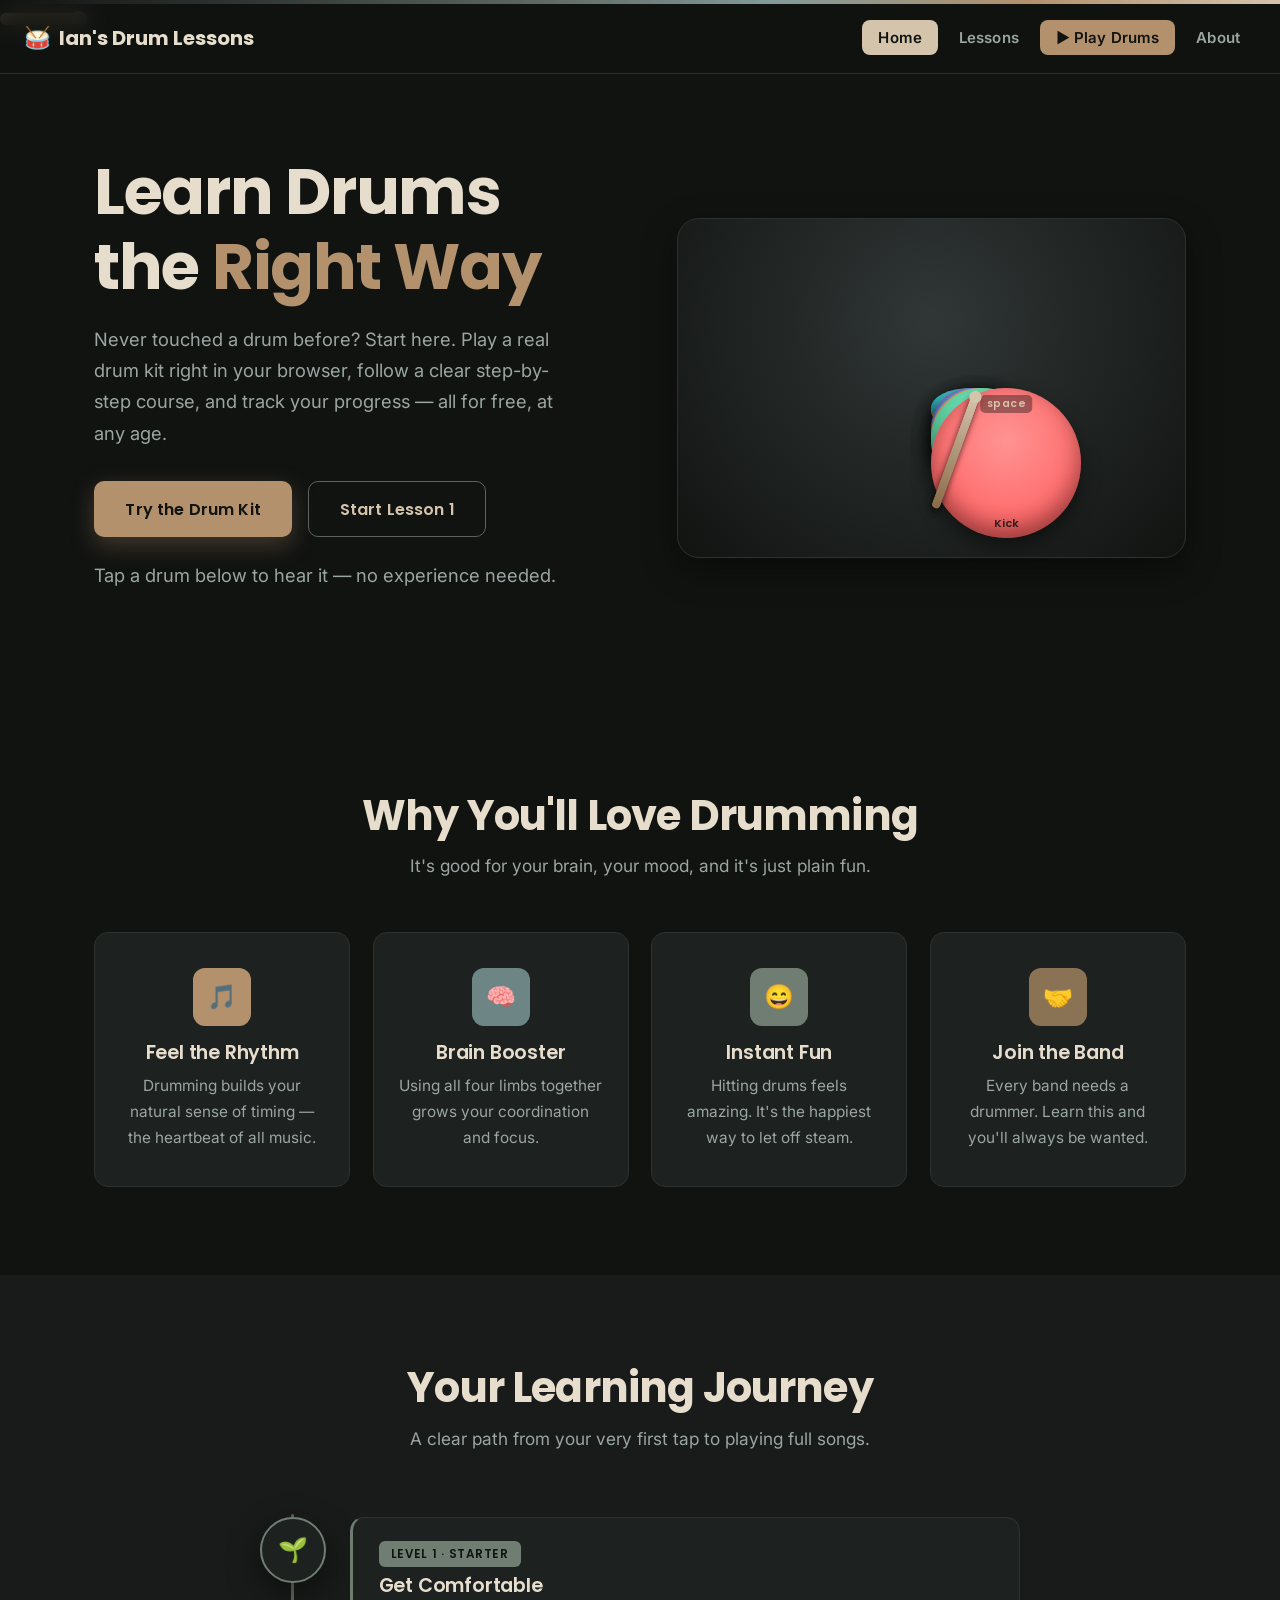
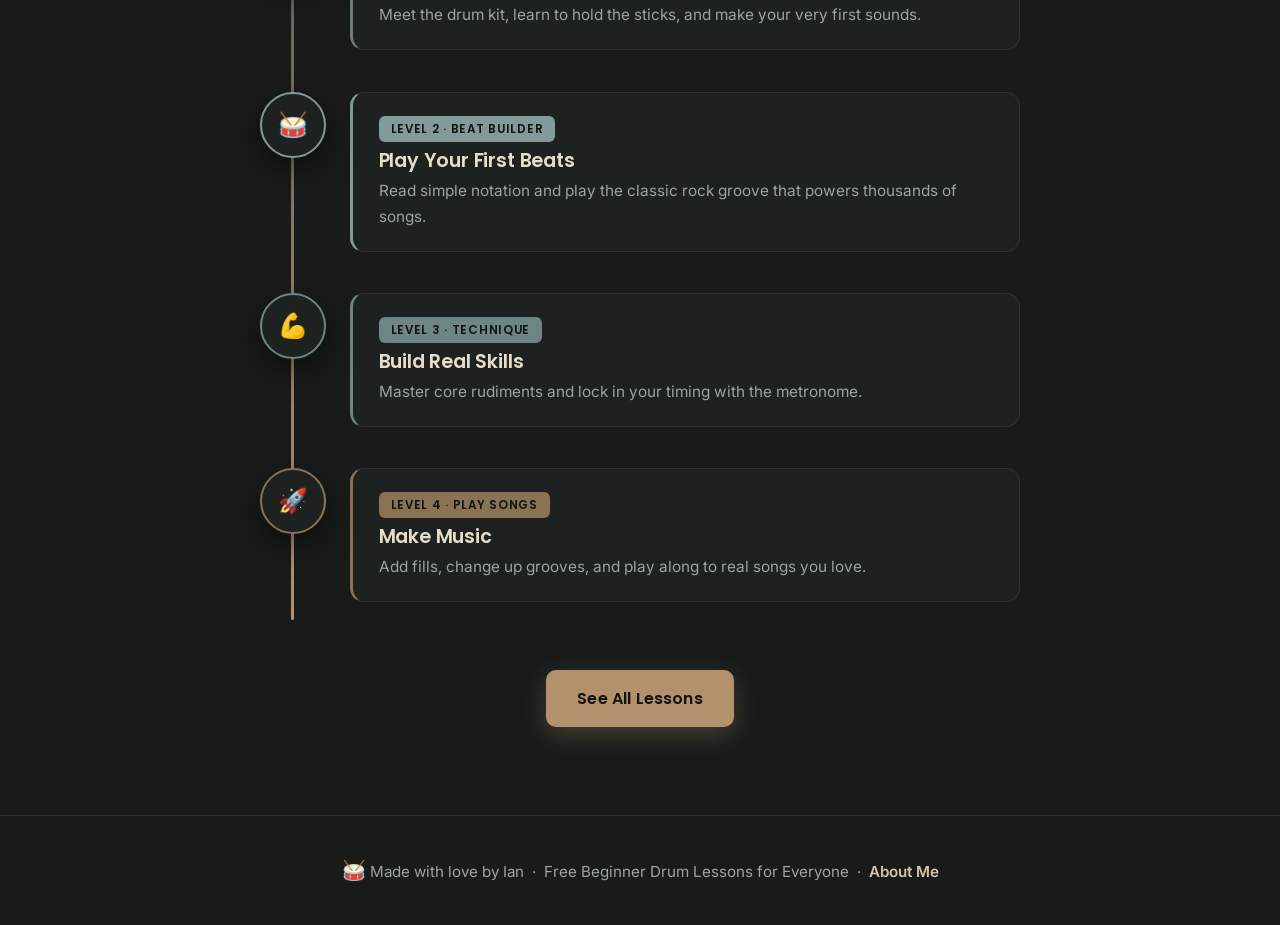
==== commit 6f15f1e9: "Refine theme to professional drum-kit palette + scroll drumstick - Replace bright rainbow/childish l" ====
--- a/index.html
+++ b/index.html
@@ -8,10 +8,13 @@
   <link rel="stylesheet" href="css/style.css" />
   <link rel="preconnect" href="https://fonts.googleapis.com" />
   <link rel="preconnect" href="https://fonts.gstatic.com" crossorigin />
-  <link href="https://fonts.googleapis.com/css2?family=Baloo+2:wght@500;700;800&family=Nunito:wght@400;600;700;800&display=swap" rel="stylesheet" />
+  <link href="https://fonts.googleapis.com/css2?family=Poppins:wght@400;500;600;700&family=Inter:wght@400;500;600&display=swap" rel="stylesheet" />
 </head>
 <body>
   <div class="rainbow-strip"></div>
+  <div class="scroll-track" aria-hidden="true">
+    <div class="scroll-stick"><span class="shaft"></span><span class="tip"></span></div>
+  </div>
 
   <header class="site-header">
     <nav class="nav">
@@ -27,15 +30,15 @@
   </header>
 
   <!-- HERO -->
-  <section class="hero" data-confetti>
+  <section class="hero">
     <div class="hero-content">
-      <h1>Learn Drums<br />the <span class="grad">Fun Way</span> 🎉</h1>
-      <p>Never touched a drum before? Perfect. Play a real drum kit right in your browser, follow easy step-by-step lessons, and watch yourself level up — all for free, for every age.</p>
+      <h1>Learn Drums<br />the <span class="grad">Right Way</span></h1>
+      <p>Never touched a drum before? Start here. Play a real drum kit right in your browser, follow a clear step-by-step course, and track your progress — all for free, at any age.</p>
       <div class="hero-btns">
-        <a href="play.html" class="btn btn-primary">▶ Try the Drum Kit</a>
+        <a href="play.html" class="btn btn-primary">Try the Drum Kit</a>
         <a href="lessons.html" class="btn btn-sun">Start Lesson 1</a>
       </div>
-      <p class="hero-note">👇 Tap a drum below to make a sound — no experience needed!</p>
+      <p class="hero-note">Tap a drum below to hear it — no experience needed.</p>
     </div>
     <div class="kit-stage">
       <div data-drumkit></div>
--- a/css/style.css
+++ b/css/style.css
@@ -1,376 +1,336 @@
 /* =========================================================
-   Ian's Beginner Drum Lessons — Fun & Energetic Theme
-   All-ages, rainbow palette, playful and bright
+   Ian's Beginner Drum Lessons — Refined Theme
+   Palette: Khaki Shade, Pale Brown, Blue Surf, Woodland
+   Moss, Jet Set, Dark Tone Ink. Professional & warm.
    ========================================================= */
 
 *, *::before, *::after { box-sizing: border-box; margin: 0; padding: 0; }
 
 :root {
-  /* Rainbow palette */
-  --red:    #ff5757;
-  --orange: #ff914d;
-  --yellow: #ffd93d;
-  --green:  #4dd599;
-  --teal:   #2ec4d6;
-  --blue:   #4d8bff;
-  --purple: #9b5de5;
-  --pink:   #ff5da2;
-
-  --bg:        #fff9f0;
-  --bg-soft:   #fff3e6;
-  --surface:   #ffffff;
-  --ink:       #2b2440;
-  --ink-soft:  #6b6480;
-  --border:    #ece4f5;
-
-  --font-head: 'Baloo 2', 'Trebuchet MS', sans-serif;
-  --font-body: 'Nunito', 'Segoe UI', sans-serif;
-
-  --radius:  18px;
-  --radius-lg: 28px;
-  --shadow: 0 10px 30px rgba(155, 93, 229, 0.12);
-  --shadow-hover: 0 16px 40px rgba(155, 93, 229, 0.22);
-
-  --rainbow: linear-gradient(90deg, var(--red), var(--orange), var(--yellow), var(--green), var(--teal), var(--blue), var(--purple), var(--pink));
+  /* Core palette from the reference image */
+  --khaki:   #d4c4ac;   /* Khaki Shade  */
+  --brown:   #b2916c;   /* Pale Brown   */
+  --surf:    #829a9a;   /* Blue Surf    */
+  --moss:    #5b635d;   /* Woodland Moss*/
+  --jet:     #303736;   /* Jet Set      */
+  --ink:     #111311;   /* Dark Tone Ink*/
+
+  /* Roles */
+  --bg:        var(--ink);
+  --bg-soft:   #181b1a;
+  --surface:   #1d2120;
+  --surface-2: var(--jet);
+  --text:      #e7ddcd;
+  --text-soft: #9aa6a3;
+  --border:    #2c3231;
+  --accent:    var(--brown);
+  --accent-2:  var(--surf);
+
+  /* Legacy accent names remapped to the new palette so the
+     existing per-lesson/level coloring stays cohesive. */
+  --red:    #b2916c;
+  --orange: #c4a079;
+  --yellow: #d4c4ac;
+  --green:  #6f7d72;
+  --teal:   #829a9a;
+  --blue:   #6d8585;
+  --purple: #8a7355;
+  --pink:   #a87f63;
+
+  --font-head: 'Poppins', 'Segoe UI', sans-serif;
+  --font-body: 'Inter', 'Segoe UI', sans-serif;
+
+  --radius: 14px;
+  --radius-lg: 22px;
+  --shadow: 0 12px 34px rgba(0, 0, 0, 0.45);
+  --shadow-hover: 0 18px 44px rgba(0, 0, 0, 0.55);
+
+  --band: linear-gradient(90deg, var(--ink), var(--jet), var(--moss), var(--surf), var(--brown), var(--khaki));
 }
 
 html { scroll-behavior: smooth; }
 
 body {
   background: var(--bg);
-  color: var(--ink);
+  color: var(--text);
   font-family: var(--font-body);
-  font-size: 1.05rem;
+  font-size: 1.02rem;
   line-height: 1.7;
   overflow-x: hidden;
-}
-
-a { color: var(--purple); text-decoration: none; font-weight: 700; }
-a:hover { text-decoration: underline; }
+  -webkit-font-smoothing: antialiased;
+}
+
+a { color: var(--khaki); text-decoration: none; font-weight: 600; transition: color 0.2s; }
+a:hover { color: var(--brown); text-decoration: none; }
 
 .container { max-width: 1140px; margin: 0 auto; padding: 0 1.5rem; }
-.section { padding: 5rem 0; }
+.section { padding: 5.5rem 0; }
 .bg-soft { background: var(--bg-soft); }
 
-h1, h2, h3 { font-family: var(--font-head); line-height: 1.15; }
-
-/* Rainbow top strip on every page */
-.rainbow-strip { height: 8px; background: var(--rainbow); }
-
-/* =====================  NAV  ===================== */
+h1, h2, h3, h4 { font-family: var(--font-head); line-height: 1.18; font-weight: 600; letter-spacing: -0.01em; }
+
+.rainbow-strip { height: 4px; background: var(--band); }
+
+/* Subtle scroll-reveal */
+.reveal { opacity: 0; transform: translateY(24px); transition: opacity 0.6s ease, transform 0.6s ease; }
+.reveal.in { opacity: 1; transform: none; }
+
+/* ============ SCROLL DRUMSTICK ============ */
+.scroll-track {
+  position: fixed; top: 4px; left: 0; right: 0; height: 30px; z-index: 150;
+  pointer-events: none;
+}
+.scroll-stick {
+  position: absolute; top: 9px; left: 0; width: 84px; height: 12px;
+  transform-origin: 50% 50%; will-change: transform, left;
+}
+.scroll-stick .shaft {
+  position: absolute; inset: 0; border-radius: 7px;
+  background: linear-gradient(180deg, var(--khaki), var(--brown) 55%, #7c6044);
+  box-shadow: 0 3px 8px rgba(0,0,0,0.5);
+}
+.scroll-stick .tip {
+  position: absolute; right: -3px; top: -2px; width: 16px; height: 16px;
+  border-radius: 50%;
+  background: radial-gradient(circle at 35% 35%, var(--khaki), var(--brown));
+  box-shadow: 0 2px 6px rgba(0,0,0,0.5);
+}
+
+/* ============ NAV ============ */
 .site-header {
   position: sticky; top: 0; z-index: 200;
-  background: rgba(255, 249, 240, 0.92);
-  backdrop-filter: blur(10px);
-  border-bottom: 2px solid var(--border);
-}
-.nav {
-  display: flex; align-items: center; justify-content: space-between;
-  padding: 0.9rem 1.5rem;
-}
+  background: rgba(17, 19, 17, 0.82);
+  backdrop-filter: blur(12px);
+  border-bottom: 1px solid var(--border);
+}
+.nav { display: flex; align-items: center; justify-content: space-between; padding: 1rem 1.5rem; }
 .logo {
-  font-family: var(--font-head); font-size: 1.4rem; font-weight: 800;
-  color: var(--ink); display: flex; align-items: center; gap: 0.4rem;
-}
-.logo:hover { text-decoration: none; }
-.logo .logo-emoji { font-size: 1.6rem; animation: wiggle 2.5s ease-in-out infinite; display: inline-block; }
-@keyframes wiggle { 0%,100% { transform: rotate(-8deg); } 50% { transform: rotate(8deg); } }
-
-.nav-links { list-style: none; display: flex; gap: 0.5rem; align-items: center; }
+  font-family: var(--font-head); font-size: 1.25rem; font-weight: 700;
+  color: var(--text); display: flex; align-items: center; gap: 0.5rem; letter-spacing: 0;
+}
+.logo:hover { color: var(--text); }
+.logo .logo-emoji { font-size: 1.35rem; }
+
+.nav-links { list-style: none; display: flex; gap: 0.3rem; align-items: center; }
 .nav-links a {
-  color: var(--ink-soft); font-weight: 800; font-size: 0.98rem;
-  padding: 0.5rem 1rem; border-radius: 999px; transition: all 0.2s;
-}
-.nav-links a:hover { color: var(--ink); background: var(--bg-soft); text-decoration: none; }
-.nav-links a.active { color: #fff; background: var(--purple); }
-.nav-links a.play-link { color: #fff; background: var(--pink); }
-.nav-links a.play-link:hover { background: var(--red); }
-
-.hamburger {
-  display: none; background: none; border: none; font-size: 1.7rem;
-  color: var(--ink); cursor: pointer;
-}
-
-/* =====================  BUTTONS  ===================== */
+  color: var(--text-soft); font-weight: 600; font-size: 0.94rem;
+  padding: 0.5rem 1rem; border-radius: 8px; transition: all 0.2s; letter-spacing: 0.01em;
+}
+.nav-links a:hover { color: var(--text); background: var(--surface); }
+.nav-links a.active { color: var(--ink); background: var(--khaki); }
+.nav-links a.play-link { color: var(--ink); background: var(--brown); }
+.nav-links a.play-link:hover { background: var(--khaki); color: var(--ink); }
+
+.hamburger { display: none; background: none; border: none; font-size: 1.6rem; color: var(--text); cursor: pointer; }
+
+/* ============ BUTTONS ============ */
 .btn {
   display: inline-flex; align-items: center; gap: 0.5rem;
-  padding: 0.9rem 2rem; border-radius: 999px;
-  font-family: var(--font-head); font-size: 1.1rem; font-weight: 800;
-  cursor: pointer; border: none; transition: transform 0.15s, box-shadow 0.15s;
-  text-decoration: none;
-}
-.btn:hover { transform: translateY(-3px) scale(1.02); text-decoration: none; }
-.btn:active { transform: translateY(-1px) scale(0.99); }
-.btn-primary { background: var(--pink); color: #fff; box-shadow: 0 8px 0 #d83b80; }
-.btn-primary:hover { box-shadow: 0 11px 0 #d83b80; }
-.btn-primary:active { box-shadow: 0 4px 0 #d83b80; }
-.btn-sun { background: var(--yellow); color: var(--ink); box-shadow: 0 8px 0 #d9b500; }
-.btn-sun:hover { box-shadow: 0 11px 0 #d9b500; }
-.btn-outline { background: #fff; color: var(--purple); border: 3px solid var(--purple); }
-
-/* =====================  HERO  ===================== */
+  padding: 0.85rem 1.9rem; border-radius: 10px;
+  font-family: var(--font-head); font-size: 1rem; font-weight: 600;
+  cursor: pointer; border: 1px solid transparent; transition: all 0.2s; text-decoration: none;
+  letter-spacing: 0.01em;
+}
+.btn:hover { transform: translateY(-2px); text-decoration: none; }
+.btn-primary { background: var(--brown); color: var(--ink); box-shadow: 0 8px 24px rgba(178, 145, 108, 0.3); }
+.btn-primary:hover { background: var(--khaki); color: var(--ink); box-shadow: 0 12px 30px rgba(178, 145, 108, 0.4); }
+.btn-sun { background: transparent; color: var(--khaki); border-color: var(--moss); }
+.btn-sun:hover { background: var(--surface); color: var(--khaki); }
+.btn-outline { background: transparent; color: var(--surf); border: 1px solid var(--surf); }
+.btn-outline:hover { background: var(--surf); color: var(--ink); }
+
+/* ============ HERO ============ */
 .hero {
-  position: relative;
-  display: grid; grid-template-columns: 1.1fr 1fr; gap: 2rem; align-items: center;
-  padding: 4rem 1.5rem; max-width: 1140px; margin: 0 auto;
-}
-.hero-content h1 {
-  font-size: clamp(2.4rem, 6vw, 4.2rem); font-weight: 800; margin-bottom: 1rem;
-}
-.hero-content h1 .grad {
-  background: var(--rainbow); -webkit-background-clip: text; background-clip: text;
-  -webkit-text-fill-color: transparent;
-}
-.hero-content p { font-size: 1.2rem; color: var(--ink-soft); margin-bottom: 1.8rem; max-width: 480px; }
+  position: relative; display: grid; grid-template-columns: 1.05fr 1fr; gap: 3rem; align-items: center;
+  padding: 5rem 1.5rem; max-width: 1140px; margin: 0 auto;
+}
+.hero-content h1 { font-size: clamp(2.4rem, 6vw, 4rem); font-weight: 700; margin-bottom: 1.2rem; letter-spacing: -0.02em; }
+.hero-content h1 .grad { color: var(--brown); }
+.hero-content p { font-size: 1.15rem; color: var(--text-soft); margin-bottom: 2rem; max-width: 480px; }
 .hero-btns { display: flex; gap: 1rem; flex-wrap: wrap; }
-.hero-note { margin-top: 1.2rem; font-size: 0.95rem; color: var(--ink-soft); font-weight: 700; }
-
-/* floating confetti dots */
-.confetti { position: absolute; border-radius: 50%; opacity: 0.7; animation: float 6s ease-in-out infinite; z-index: -1; }
-
-@keyframes float { 0%,100% { transform: translateY(0); } 50% { transform: translateY(-18px); } }
-
-/* =====================  PLAYABLE DRUM KIT  ===================== */
+.hero-note { margin-top: 1.4rem; font-size: 0.92rem; color: var(--text-soft); }
+
+/* (confetti removed for a cleaner, professional feel) */
+.confetti { display: none; }
+
+/* ============ PLAYABLE DRUM KIT ============ */
 .kit-stage {
-  position: relative; background: var(--surface); border-radius: var(--radius-lg);
-  box-shadow: var(--shadow); padding: 1.5rem; min-height: 340px;
+  position: relative; background: radial-gradient(circle at 50% 30%, var(--jet), var(--ink));
+  border: 1px solid var(--border); border-radius: var(--radius-lg);
+  box-shadow: var(--shadow); padding: 1.6rem; min-height: 340px;
   display: flex; align-items: center; justify-content: center;
 }
 .kit-wrap { position: relative; width: 100%; max-width: 460px; }
-
-/* Each drum/cymbal pad */
 .pad {
   position: absolute; border: none; cursor: pointer; padding: 0;
   display: flex; align-items: flex-end; justify-content: center;
-  font-family: var(--font-head); font-weight: 800; color: rgba(255,255,255,0.95);
-  font-size: 0.72rem; padding-bottom: 0.4rem; user-select: none;
-  transition: transform 0.06s ease, filter 0.06s ease;
-  -webkit-tap-highlight-color: transparent;
-}
-.pad:focus-visible { outline: 3px dashed var(--ink); outline-offset: 3px; }
-.pad.cymbal { border-radius: 50%; box-shadow: inset 0 -6px 12px rgba(0,0,0,0.18); }
-.pad.drum   { border-radius: 50%; box-shadow: inset 0 -10px 18px rgba(0,0,0,0.22); }
+  font-family: var(--font-head); font-weight: 600; color: rgba(17,19,17,0.85);
+  font-size: 0.7rem; padding-bottom: 0.4rem; user-select: none;
+  transition: transform 0.06s ease, filter 0.06s ease; -webkit-tap-highlight-color: transparent;
+}
+.pad:focus-visible { outline: 2px dashed var(--khaki); outline-offset: 3px; }
+.pad.cymbal { border-radius: 50%; box-shadow: inset 0 -6px 14px rgba(0,0,0,0.35), 0 6px 16px rgba(0,0,0,0.4); }
+.pad.drum   { border-radius: 50%; box-shadow: inset 0 -10px 22px rgba(0,0,0,0.4), 0 8px 20px rgba(0,0,0,0.45); }
 .pad .key-hint {
-  position: absolute; top: 6px; left: 50%; transform: translateX(-50%);
-  background: rgba(0,0,0,0.25); border-radius: 6px; padding: 1px 6px;
-  font-size: 0.68rem; letter-spacing: 0.5px;
+  position: absolute; top: 7px; left: 50%; transform: translateX(-50%);
+  background: rgba(17,19,17,0.4); color: var(--khaki); border-radius: 5px; padding: 1px 6px;
+  font-size: 0.66rem; letter-spacing: 0.5px;
 }
 .pad.hit { animation: padhit 0.18s ease; }
-@keyframes padhit { 0% { transform: scale(0.9); filter: brightness(1.4); } 100% { transform: scale(1); filter: brightness(1); } }
-
-/* glowing ring when hit */
-.pad-ring {
-  position: absolute; border-radius: 50%; pointer-events: none;
-  border: 3px solid #fff; opacity: 0;
-}
+@keyframes padhit { 0% { transform: scale(0.9); filter: brightness(1.35); } 100% { transform: scale(1); filter: brightness(1); } }
+.pad-ring { position: absolute; border-radius: 50%; pointer-events: none; border: 2px solid var(--khaki); opacity: 0; }
 .pad-ring.go { animation: ring 0.5s ease-out; }
-@keyframes ring { 0% { opacity: 0.9; transform: scale(0.6); } 100% { opacity: 0; transform: scale(1.6); } }
-
-/* The animated drumsticks */
+@keyframes ring { 0% { opacity: 0.8; transform: scale(0.6); } 100% { opacity: 0; transform: scale(1.6); } }
+
 .stick {
   position: absolute; width: 8px; height: 120px; border-radius: 6px;
-  background: linear-gradient(180deg, #f7c873, #c98b3a);
+  background: linear-gradient(180deg, var(--khaki), #8a6b48);
   transform-origin: bottom center; pointer-events: none; z-index: 5;
-  box-shadow: 0 3px 6px rgba(0,0,0,0.18);
+  box-shadow: 0 3px 6px rgba(0,0,0,0.4);
   transition: left 0.12s ease, top 0.12s ease, transform 0.09s ease;
 }
-.stick::after { /* tip */
-  content: ''; position: absolute; top: -4px; left: -2px; width: 12px; height: 12px;
-  border-radius: 50%; background: #f7d9a0;
-}
-
-.kit-hint { text-align: center; margin-top: 1rem; color: var(--ink-soft); font-weight: 700; font-size: 0.95rem; }
-
-/* =====================  GENERIC CARDS / SECTIONS  ===================== */
-.section-title { text-align: center; font-size: clamp(1.9rem, 4vw, 2.8rem); font-weight: 800; margin-bottom: 0.6rem; }
-.section-sub { text-align: center; color: var(--ink-soft); font-size: 1.1rem; margin-bottom: 3rem; }
+.stick::after { content: ''; position: absolute; top: -4px; left: -2px; width: 12px; height: 12px; border-radius: 50%; background: var(--khaki); }
+
+.kit-hint { text-align: center; margin-top: 1.2rem; color: var(--text-soft); font-size: 0.95rem; }
+.kit-hint strong { color: var(--khaki); }
+
+/* ============ SECTIONS / CARDS ============ */
+.section-title { text-align: center; font-size: clamp(1.8rem, 4vw, 2.6rem); font-weight: 700; margin-bottom: 0.7rem; letter-spacing: -0.02em; }
+.section-sub { text-align: center; color: var(--text-soft); font-size: 1.08rem; margin-bottom: 3.2rem; max-width: 640px; margin-left: auto; margin-right: auto; }
 
 .cards { display: grid; grid-template-columns: repeat(auto-fit, minmax(220px, 1fr)); gap: 1.4rem; }
 .card {
-  background: var(--surface); border-radius: var(--radius); padding: 2rem 1.5rem;
-  text-align: center; box-shadow: var(--shadow); transition: transform 0.2s, box-shadow 0.2s;
-  border-bottom: 6px solid var(--c, var(--purple));
-}
-.card:hover { transform: translateY(-6px); box-shadow: var(--shadow-hover); }
+  background: var(--surface); border: 1px solid var(--border); border-radius: var(--radius);
+  padding: 2.2rem 1.6rem; text-align: center; transition: transform 0.25s, box-shadow 0.25s, border-color 0.25s;
+}
+.card:hover { transform: translateY(-5px); box-shadow: var(--shadow-hover); border-color: var(--moss); }
 .card-icon {
-  font-size: 2rem; width: 64px; height: 64px; margin: 0 auto 0.9rem;
-  display: flex; align-items: center; justify-content: center; border-radius: 50%;
-  background: var(--c, var(--purple)); color: #fff;
-}
-.card h3 { font-size: 1.25rem; margin-bottom: 0.4rem; }
-.card p { color: var(--ink-soft); font-size: 0.97rem; }
-
-/* =====================  ROADMAP (learning journey)  ===================== */
+  font-size: 1.5rem; width: 58px; height: 58px; margin: 0 auto 1rem;
+  display: flex; align-items: center; justify-content: center; border-radius: 12px;
+  background: var(--c, var(--brown)); color: var(--ink);
+}
+.card h3 { font-size: 1.2rem; margin-bottom: 0.5rem; color: var(--text); }
+.card p { color: var(--text-soft); font-size: 0.96rem; }
+
+/* ============ ROADMAP ============ */
 .roadmap { position: relative; max-width: 760px; margin: 0 auto; }
-.roadmap::before {
-  content: ''; position: absolute; left: 31px; top: 10px; bottom: 10px; width: 5px;
-  background: var(--rainbow); border-radius: 4px;
-}
-.road-step { position: relative; display: flex; gap: 1.4rem; padding: 0.8rem 0 1.8rem; align-items: flex-start; }
+.roadmap::before { content: ''; position: absolute; left: 31px; top: 10px; bottom: 10px; width: 3px; background: linear-gradient(var(--moss), var(--brown)); border-radius: 4px; }
+.road-step { position: relative; display: flex; gap: 1.5rem; padding: 0.8rem 0 1.8rem; align-items: flex-start; }
 .road-dot {
   flex-shrink: 0; width: 66px; height: 66px; border-radius: 50%; z-index: 1;
-  display: flex; align-items: center; justify-content: center; font-size: 1.6rem;
-  background: var(--surface); border: 5px solid var(--c, var(--purple));
-  box-shadow: var(--shadow); font-weight: 800;
-}
-.road-body {
-  background: var(--surface); border-radius: var(--radius); padding: 1.2rem 1.5rem;
-  box-shadow: var(--shadow); flex: 1; border-left: 6px solid var(--c, var(--purple));
-}
+  display: flex; align-items: center; justify-content: center; font-size: 1.5rem;
+  background: var(--surface); border: 2px solid var(--c, var(--brown)); box-shadow: var(--shadow); color: var(--khaki);
+}
+.road-body { background: var(--surface); border: 1px solid var(--border); border-radius: var(--radius); padding: 1.3rem 1.6rem; flex: 1; border-left: 3px solid var(--c, var(--brown)); }
 .road-body .level-tag {
-  display: inline-block; font-family: var(--font-head); font-weight: 800; font-size: 0.78rem;
-  color: #fff; background: var(--c, var(--purple)); padding: 0.15rem 0.7rem; border-radius: 999px;
-  margin-bottom: 0.4rem; text-transform: uppercase; letter-spacing: 0.5px;
-}
-.road-body h3 { font-size: 1.25rem; margin-bottom: 0.3rem; }
-.road-body p { color: var(--ink-soft); font-size: 0.97rem; }
-
-/* =====================  PAGE HERO (inner pages)  ===================== */
-.page-hero { text-align: center; padding: 3.5rem 1.5rem 3rem; }
-.page-hero h1 { font-size: clamp(2.1rem, 5vw, 3.4rem); margin-bottom: 0.6rem; }
-.page-hero h1 .grad { background: var(--rainbow); -webkit-background-clip: text; background-clip: text; -webkit-text-fill-color: transparent; }
-.page-hero p { color: var(--ink-soft); font-size: 1.15rem; max-width: 600px; margin: 0 auto; }
-
-/* =====================  METRONOME  ===================== */
-.metronome {
-  background: var(--surface); border-radius: var(--radius-lg); box-shadow: var(--shadow);
-  padding: 2rem; max-width: 460px; margin: 0 auto; text-align: center;
-}
-.metronome h3 { font-size: 1.5rem; margin-bottom: 1rem; }
-.metro-bpm { font-family: var(--font-head); font-size: 3.5rem; font-weight: 800; color: var(--purple); line-height: 1; }
-.metro-bpm span { font-size: 1rem; color: var(--ink-soft); }
-.metro-slider { width: 100%; margin: 1.2rem 0; accent-color: var(--pink); height: 8px; }
+  display: inline-block; font-family: var(--font-head); font-weight: 600; font-size: 0.74rem;
+  color: var(--ink); background: var(--c, var(--brown)); padding: 0.2rem 0.75rem; border-radius: 6px;
+  margin-bottom: 0.5rem; text-transform: uppercase; letter-spacing: 0.06em;
+}
+.road-body h3 { font-size: 1.2rem; margin-bottom: 0.3rem; color: var(--text); }
+.road-body p { color: var(--text-soft); font-size: 0.96rem; }
+
+/* ============ PAGE HERO ============ */
+.page-hero { text-align: center; padding: 4rem 1.5rem 3rem; }
+.page-hero h1 { font-size: clamp(2.1rem, 5vw, 3.2rem); margin-bottom: 0.7rem; letter-spacing: -0.02em; }
+.page-hero h1 .grad { color: var(--brown); }
+.page-hero p { color: var(--text-soft); font-size: 1.12rem; max-width: 620px; margin: 0 auto; }
+
+/* ============ METRONOME ============ */
+.metronome { background: var(--surface); border: 1px solid var(--border); border-radius: var(--radius-lg); box-shadow: var(--shadow); padding: 2.2rem; max-width: 460px; margin: 0 auto; text-align: center; }
+.metronome h3 { font-size: 1.4rem; margin-bottom: 1.2rem; color: var(--text); }
+.metro-bpm { font-family: var(--font-head); font-size: 3.4rem; font-weight: 700; color: var(--brown); line-height: 1; }
+.metro-bpm span { font-size: 0.95rem; color: var(--text-soft); font-weight: 400; }
+.metro-slider { width: 100%; margin: 1.3rem 0; accent-color: var(--brown); height: 6px; }
 .metro-controls { display: flex; gap: 0.6rem; justify-content: center; align-items: center; flex-wrap: wrap; }
-.metro-controls button {
-  font-family: var(--font-head); font-weight: 800; font-size: 1rem; cursor: pointer;
-  border: none; border-radius: 999px; padding: 0.6rem 1.2rem; transition: transform 0.1s;
-}
-.metro-controls button:hover { transform: scale(1.05); }
-.btn-step { background: var(--bg-soft); color: var(--ink); width: 46px; height: 46px; padding: 0; font-size: 1.4rem; }
-.btn-go { background: var(--green); color: #fff; min-width: 120px; }
-.btn-go.playing { background: var(--red); }
-.metro-lights { display: flex; gap: 0.6rem; justify-content: center; margin: 1.4rem 0 0.5rem; }
-.metro-lights .dot {
-  width: 22px; height: 22px; border-radius: 50%; background: var(--border);
-  transition: all 0.05s;
-}
-.metro-lights .dot.on { background: var(--yellow); transform: scale(1.3); box-shadow: 0 0 14px var(--yellow); }
-.metro-lights .dot.beat1.on { background: var(--pink); box-shadow: 0 0 14px var(--pink); }
-
-/* =====================  LESSONS PAGE  ===================== */
+.metro-controls button { font-family: var(--font-head); font-weight: 600; font-size: 1rem; cursor: pointer; border: none; border-radius: 8px; padding: 0.6rem 1.2rem; transition: transform 0.1s, filter 0.2s; }
+.metro-controls button:hover { transform: scale(1.04); }
+.btn-step { background: var(--surface-2); color: var(--khaki); width: 46px; height: 46px; padding: 0; font-size: 1.4rem; }
+.btn-go { background: var(--surf); color: var(--ink); min-width: 120px; }
+.btn-go.playing { background: var(--brown); }
+.metro-lights { display: flex; gap: 0.6rem; justify-content: center; margin: 1.5rem 0 0.5rem; }
+.metro-lights .dot { width: 20px; height: 20px; border-radius: 50%; background: var(--border); transition: all 0.05s; }
+.metro-lights .dot.on { background: var(--surf); transform: scale(1.25); box-shadow: 0 0 12px var(--surf); }
+.metro-lights .dot.beat1.on { background: var(--brown); box-shadow: 0 0 12px var(--brown); }
+.sound-status { font-size: 0.85rem; color: var(--text-soft); margin-top: 0.6rem; }
+
+/* ============ LESSONS ============ */
 .progress-banner {
-  background: var(--surface); border-radius: var(--radius); box-shadow: var(--shadow);
-  padding: 1.4rem 1.6rem; margin-bottom: 2.5rem; display: flex; align-items: center;
-  gap: 1.2rem; flex-wrap: wrap; justify-content: space-between;
-}
-.progress-banner .ptext { font-family: var(--font-head); font-weight: 800; font-size: 1.1rem; }
-.progress-bar-outer { flex: 1; min-width: 200px; height: 16px; background: var(--bg-soft); border-radius: 999px; overflow: hidden; }
-.progress-bar-inner { height: 100%; width: 0; background: var(--rainbow); border-radius: 999px; transition: width 0.4s ease; }
-.reset-progress { background: none; border: 2px solid var(--border); color: var(--ink-soft); border-radius: 999px; padding: 0.3rem 0.9rem; font-weight: 700; cursor: pointer; font-size: 0.85rem; }
-
-.level-group { margin-bottom: 3rem; }
-.level-heading { display: flex; align-items: center; gap: 0.8rem; margin-bottom: 1.4rem; }
-.level-heading .lv-badge {
-  font-family: var(--font-head); font-weight: 800; color: #fff; background: var(--c, var(--purple));
-  padding: 0.3rem 1rem; border-radius: 999px; font-size: 0.9rem; text-transform: uppercase;
-}
-.level-heading h2 { font-size: 1.6rem; }
-
-.lesson-article {
-  background: var(--surface); border-radius: var(--radius); box-shadow: var(--shadow);
-  margin-bottom: 1.4rem; overflow: hidden; scroll-margin-top: 90px;
-  border-left: 8px solid var(--c, var(--purple));
-}
-.lesson-top {
-  display: flex; align-items: center; gap: 1rem; padding: 1.2rem 1.5rem;
-  cursor: pointer; user-select: none;
-}
+  background: var(--surface); border: 1px solid var(--border); border-radius: var(--radius); box-shadow: var(--shadow);
+  padding: 1.4rem 1.6rem; margin-bottom: 2.5rem; display: flex; align-items: center; gap: 1.2rem; flex-wrap: wrap; justify-content: space-between;
+}
+.progress-banner .ptext { font-family: var(--font-head); font-weight: 600; font-size: 1.05rem; color: var(--text); }
+.progress-bar-outer { flex: 1; min-width: 200px; height: 12px; background: var(--bg); border: 1px solid var(--border); border-radius: 999px; overflow: hidden; }
+.progress-bar-inner { height: 100%; width: 0; background: linear-gradient(90deg, var(--moss), var(--surf), var(--brown), var(--khaki)); border-radius: 999px; transition: width 0.4s ease; }
+.reset-progress { background: none; border: 1px solid var(--border); color: var(--text-soft); border-radius: 8px; padding: 0.35rem 0.9rem; font-weight: 600; cursor: pointer; font-size: 0.85rem; transition: all 0.2s; }
+.reset-progress:hover { color: var(--text); border-color: var(--moss); }
+
+.level-group { margin-bottom: 3.5rem; }
+.level-heading { display: flex; align-items: center; gap: 0.9rem; margin-bottom: 1.5rem; flex-wrap: wrap; }
+.level-heading .lv-badge { font-family: var(--font-head); font-weight: 600; color: var(--ink); background: var(--c, var(--brown)); padding: 0.3rem 1rem; border-radius: 8px; font-size: 0.85rem; text-transform: uppercase; letter-spacing: 0.04em; }
+.level-heading h2 { font-size: 1.5rem; color: var(--text); }
+
+.lesson-article { background: var(--surface); border: 1px solid var(--border); border-radius: var(--radius); margin-bottom: 1.2rem; overflow: hidden; scroll-margin-top: 90px; border-left: 3px solid var(--c, var(--brown)); }
+.lesson-top { display: flex; align-items: center; gap: 1rem; padding: 1.2rem 1.5rem; cursor: pointer; user-select: none; }
 .lesson-check {
-  flex-shrink: 0; width: 34px; height: 34px; border-radius: 50%;
-  border: 3px solid var(--c, var(--purple)); background: #fff; cursor: pointer;
-  display: flex; align-items: center; justify-content: center; font-size: 1.1rem;
-  color: #fff; transition: background 0.2s;
-}
-.lesson-check.done { background: var(--c, var(--green)); border-color: var(--c, var(--green)); }
-.lesson-top h3 { flex: 1; font-size: 1.2rem; }
-.lesson-top .chevron { color: var(--ink-soft); font-size: 1.2rem; transition: transform 0.25s; }
+  flex-shrink: 0; width: 30px; height: 30px; border-radius: 50%; border: 2px solid var(--c, var(--brown));
+  background: transparent; cursor: pointer; display: flex; align-items: center; justify-content: center;
+  font-size: 1rem; color: var(--ink); transition: background 0.2s;
+}
+.lesson-check.done { background: var(--c, var(--surf)); border-color: var(--c, var(--surf)); }
+.lesson-top h3 { flex: 1; font-size: 1.15rem; color: var(--text); }
+.lesson-top .chevron { color: var(--text-soft); font-size: 1.1rem; transition: transform 0.25s; }
 .lesson-article.open .chevron { transform: rotate(180deg); }
 
 .lesson-body { padding: 0 1.5rem; max-height: 0; overflow: hidden; transition: max-height 0.35s ease, padding 0.35s ease; }
 .lesson-article.open .lesson-body { padding: 0 1.5rem 1.8rem; max-height: 2600px; }
 .lesson-body > * { margin-top: 1rem; }
-.lesson-body h4 { font-family: var(--font-head); font-size: 1.1rem; color: var(--purple); }
-.lesson-body ul, .lesson-body ol { padding-left: 1.4rem; color: var(--ink-soft); }
+.lesson-body p, .lesson-body li { color: var(--text-soft); }
+.lesson-body h4 { font-family: var(--font-head); font-size: 1.05rem; color: var(--khaki); font-weight: 600; }
+.lesson-body ul, .lesson-body ol { padding-left: 1.4rem; }
 .lesson-body li { margin-bottom: 0.35rem; }
-.lesson-body strong { color: var(--ink); }
-.lesson-body code {
-  font-family: 'Courier New', monospace; background: var(--bg-soft); padding: 0.15rem 0.5rem;
-  border-radius: 6px; color: var(--purple); font-weight: 700; letter-spacing: 1px;
-}
-
-.tip-box { background: var(--bg-soft); border-radius: var(--radius); padding: 1rem 1.2rem; border-left: 5px solid var(--yellow); }
-.tip-box strong { color: var(--orange); }
-
-/* video embed slot */
-.video-frame {
-  position: relative; padding-bottom: 56.25%; height: 0; border-radius: var(--radius);
-  overflow: hidden; background: var(--bg-soft); box-shadow: inset 0 0 0 2px var(--border);
-}
+.lesson-body strong { color: var(--text); }
+.lesson-body code { font-family: 'Courier New', monospace; background: var(--bg); border: 1px solid var(--border); padding: 0.15rem 0.5rem; border-radius: 6px; color: var(--khaki); font-weight: 600; letter-spacing: 1px; }
+
+.tip-box { background: var(--bg-soft); border: 1px solid var(--border); border-radius: var(--radius); padding: 1rem 1.2rem; border-left: 3px solid var(--brown); color: var(--text-soft); }
+.tip-box strong { color: var(--brown); }
+
+.video-frame { position: relative; padding-bottom: 56.25%; height: 0; border-radius: var(--radius); overflow: hidden; background: var(--bg); border: 1px solid var(--border); }
 .video-frame iframe { position: absolute; inset: 0; width: 100%; height: 100%; border: 0; }
-.video-placeholder {
-  position: absolute; inset: 0; display: flex; flex-direction: column; align-items: center;
-  justify-content: center; color: var(--ink-soft); gap: 0.4rem; text-align: center; padding: 1rem;
-}
-.video-placeholder .vp-icon { font-size: 2.4rem; }
-
-/* play-along beat buttons */
+.video-placeholder { position: absolute; inset: 0; display: flex; flex-direction: column; align-items: center; justify-content: center; color: var(--text-soft); gap: 0.4rem; text-align: center; padding: 1rem; }
+.video-placeholder .vp-icon { font-size: 2.2rem; }
+
 .beat-buttons { display: flex; gap: 0.6rem; flex-wrap: wrap; }
-.beat-btn {
-  font-family: var(--font-head); font-weight: 800; border: none; cursor: pointer;
-  border-radius: 999px; padding: 0.6rem 1.3rem; color: #fff; background: var(--c, var(--blue));
-  transition: transform 0.1s; font-size: 0.95rem;
-}
-.beat-btn:hover { transform: scale(1.05); }
+.beat-btn { font-family: var(--font-head); font-weight: 600; border: none; cursor: pointer; border-radius: 8px; padding: 0.6rem 1.3rem; color: var(--ink); background: var(--c, var(--surf)); transition: transform 0.1s, filter 0.2s; font-size: 0.94rem; }
+.beat-btn:hover { transform: scale(1.04); }
 .beat-btn.playing { animation: pulseBtn 0.4s ease infinite alternate; }
-@keyframes pulseBtn { from { filter: brightness(1); } to { filter: brightness(1.25); } }
-
-/* mini beat grid */
-.beat-grid { background: var(--bg-soft); border-radius: var(--radius); padding: 1.2rem; overflow-x: auto; }
+@keyframes pulseBtn { from { filter: brightness(1); } to { filter: brightness(1.2); } }
+
+.beat-grid { background: var(--bg); border: 1px solid var(--border); border-radius: var(--radius); padding: 1.2rem; overflow-x: auto; }
 .beat-row { display: flex; align-items: center; gap: 0.6rem; margin-bottom: 0.5rem; }
 .beat-row:last-child { margin-bottom: 0; }
-.part-label { min-width: 56px; font-weight: 800; font-size: 0.8rem; color: var(--ink-soft); text-transform: uppercase; }
+.part-label { min-width: 56px; font-weight: 600; font-size: 0.78rem; color: var(--text-soft); text-transform: uppercase; letter-spacing: 0.04em; }
 .beat-cells { display: flex; gap: 4px; }
-.beat-cell {
-  width: 36px; height: 36px; border-radius: 8px; border: 2px solid var(--border);
-  display: flex; align-items: center; justify-content: center; font-size: 0.72rem;
-  font-weight: 800; color: var(--border);
-}
-.beat-cell.on-hat { background: var(--teal); border-color: var(--teal); color: #fff; }
-.beat-cell.on-snare { background: var(--orange); border-color: var(--orange); color: #fff; }
-.beat-cell.on-bass { background: var(--red); border-color: var(--red); color: #fff; }
-
-/* =====================  ABOUT  ===================== */
+.beat-cell { width: 36px; height: 36px; border-radius: 7px; border: 1px solid var(--border); display: flex; align-items: center; justify-content: center; font-size: 0.7rem; font-weight: 600; color: var(--border); }
+.beat-cell.on-hat { background: var(--surf); border-color: var(--surf); color: var(--ink); }
+.beat-cell.on-snare { background: var(--brown); border-color: var(--brown); color: var(--ink); }
+.beat-cell.on-bass { background: var(--khaki); border-color: var(--khaki); color: var(--ink); }
+
+/* ============ ABOUT ============ */
 .about-grid { display: grid; grid-template-columns: 220px 1fr; gap: 3rem; align-items: start; max-width: 920px; margin: 0 auto; }
-.avatar-big {
-  width: 200px; height: 200px; border-radius: 50%; margin: 0 auto;
-  background: var(--rainbow); display: flex; align-items: center; justify-content: center;
-  font-size: 5rem; box-shadow: var(--shadow);
-}
-.about-text h2 { font-size: 2rem; margin-bottom: 0.8rem; }
-.about-text h3 { font-size: 1.2rem; color: var(--purple); margin: 1.2rem 0 0.4rem; }
-.about-text p { color: var(--ink-soft); margin-bottom: 0.8rem; }
-.about-text ul { padding-left: 1.4rem; color: var(--ink-soft); }
-.about-text li { margin-bottom: 0.35rem; }
-
-/* =====================  FOOTER  ===================== */
-.site-footer { background: var(--surface); border-top: 2px solid var(--border); padding: 2.2rem 1.5rem; text-align: center; color: var(--ink-soft); font-weight: 600; }
-.site-footer .foot-emoji { font-size: 1.3rem; }
-.site-footer a { color: var(--purple); }
-
-/* sound toggle floating */
-.sound-status { font-size: 0.85rem; color: var(--ink-soft); font-weight: 700; margin-top: 0.5rem; text-align: center; }
-
-/* =====================  RESPONSIVE  ===================== */
+.avatar-big { width: 200px; height: 200px; border-radius: 50%; margin: 0 auto; background: linear-gradient(145deg, var(--moss), var(--brown)); display: flex; align-items: center; justify-content: center; font-size: 4.5rem; box-shadow: var(--shadow); border: 1px solid var(--border); }
+.about-text h2 { font-size: 1.9rem; margin-bottom: 0.8rem; color: var(--text); }
+.about-text h3 { font-size: 1.15rem; color: var(--khaki); margin: 1.3rem 0 0.5rem; }
+.about-text p { color: var(--text-soft); margin-bottom: 0.8rem; }
+.about-text ul { padding-left: 1.4rem; color: var(--text-soft); }
+.about-text li { margin-bottom: 0.4rem; }
+
+/* ============ FOOTER ============ */
+.site-footer { background: var(--bg-soft); border-top: 1px solid var(--border); padding: 2.4rem 1.5rem; text-align: center; color: var(--text-soft); font-size: 0.95rem; }
+.site-footer .foot-emoji { font-size: 1.2rem; }
+.site-footer a { color: var(--khaki); }
+
+/* ============ RESPONSIVE ============ */
 @media (max-width: 860px) {
   .hero { grid-template-columns: 1fr; text-align: center; }
   .hero-content p { margin-left: auto; margin-right: auto; }
@@ -379,22 +339,20 @@
   .about-text ul { text-align: left; }
 }
 @media (max-width: 720px) {
-  .nav-links {
-    display: none; position: absolute; top: 100%; left: 0; right: 0; flex-direction: column;
-    background: var(--bg); border-bottom: 2px solid var(--border); padding: 0.6rem 1rem 1rem; gap: 0.3rem;
-  }
+  .nav-links { display: none; position: absolute; top: 100%; left: 0; right: 0; flex-direction: column; background: var(--bg); border-bottom: 1px solid var(--border); padding: 0.6rem 1rem 1rem; gap: 0.3rem; }
   .nav-links.open { display: flex; }
   .nav-links a { display: block; }
   .hamburger { display: block; }
   .nav { position: relative; }
   .roadmap::before { left: 26px; }
   .road-dot { width: 56px; height: 56px; font-size: 1.3rem; }
+  .scroll-track { display: none; } /* keep mobile clean */
 }
 @media (max-width: 460px) {
   .beat-cell { width: 30px; height: 30px; font-size: 0.62rem; }
 }
 
-/* reduce motion */
 @media (prefers-reduced-motion: reduce) {
   *, *::before, *::after { animation: none !important; transition: none !important; }
-}
+  .reveal { opacity: 1; transform: none; }
+}
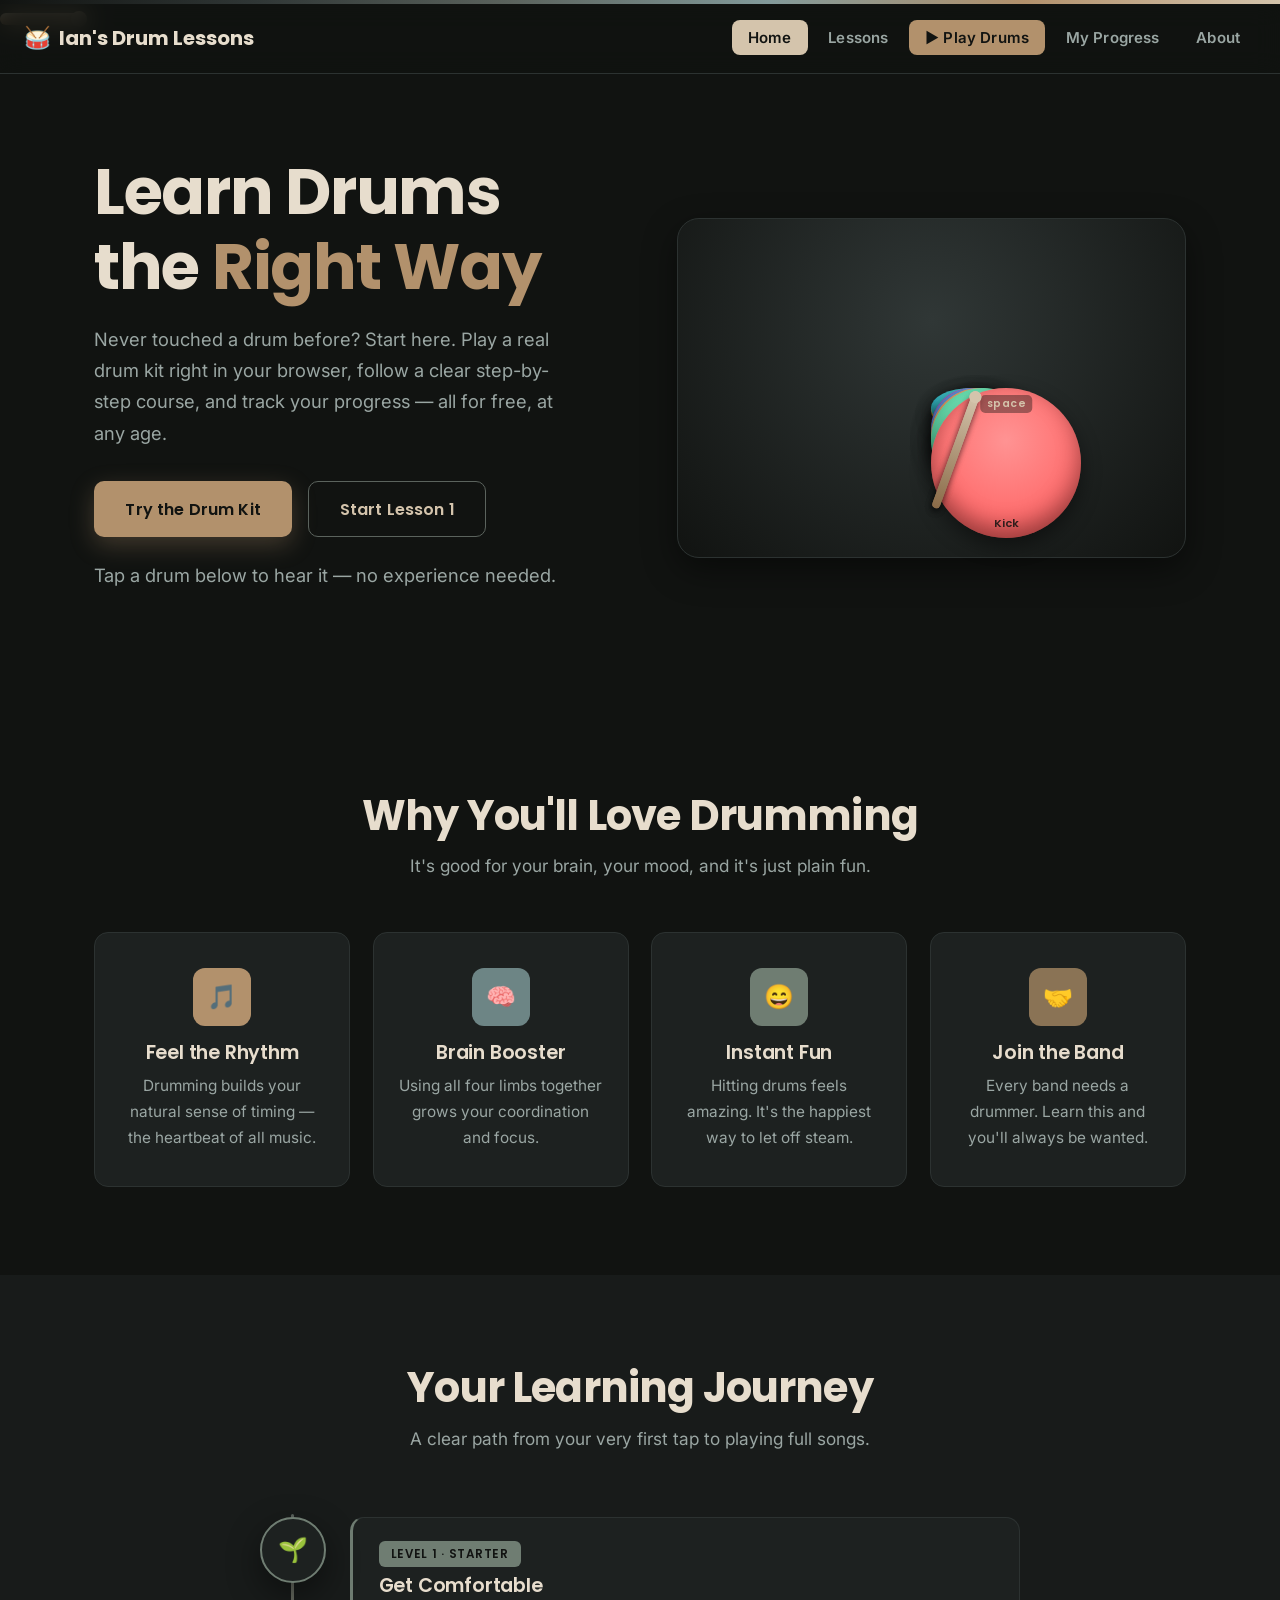
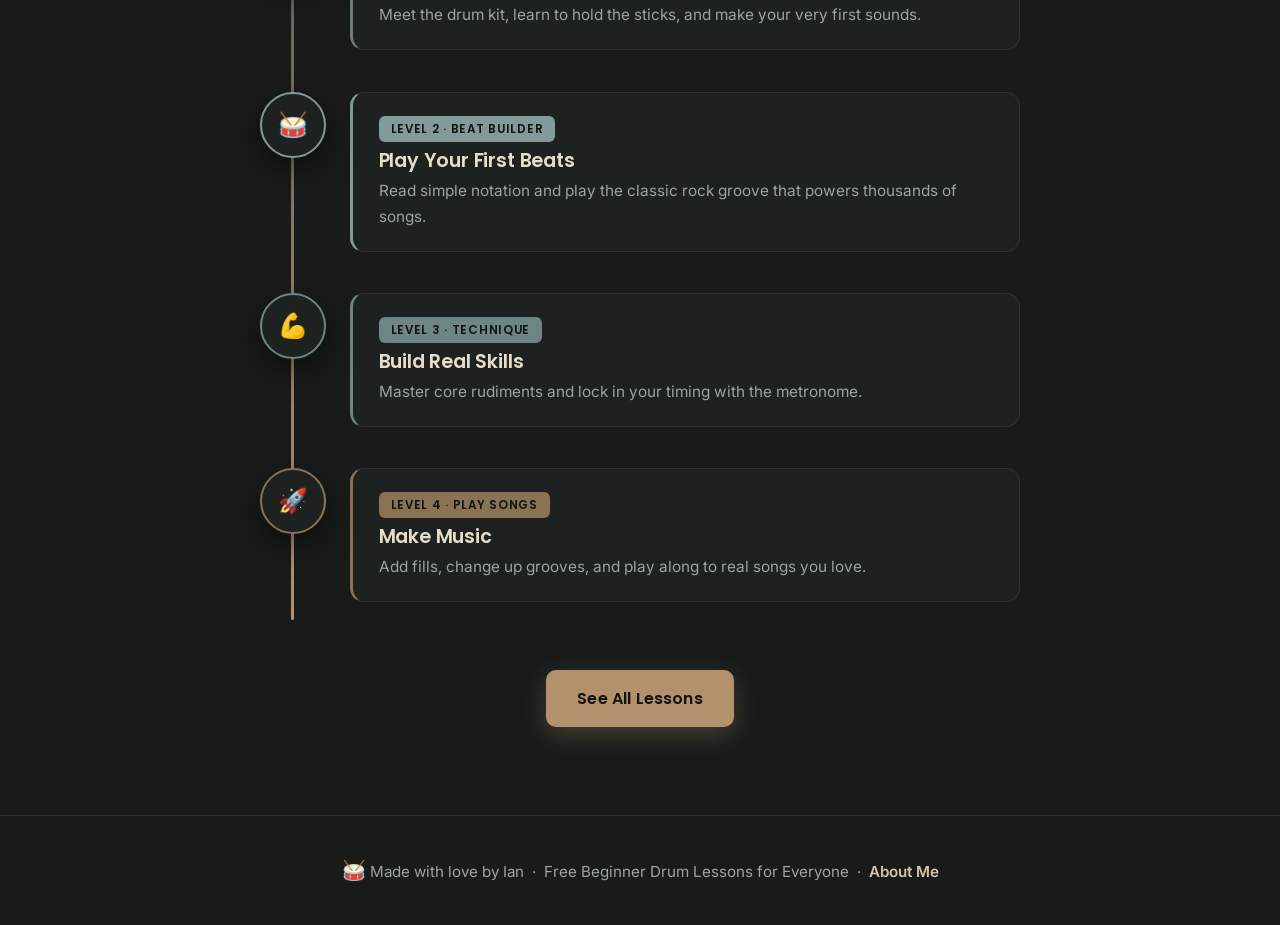
==== commit dc9da54a: "Add glass-style My Progress dashboard - New dashboard.html: frosted-glass student progress dashboard" ====
--- a/index.html
+++ b/index.html
@@ -23,6 +23,7 @@
         <li><a href="index.html" class="active">Home</a></li>
         <li><a href="lessons.html">Lessons</a></li>
         <li><a href="play.html" class="play-link">▶ Play Drums</a></li>
+        <li><a href="dashboard.html">My Progress</a></li>
         <li><a href="about.html">About</a></li>
       </ul>
       <button class="hamburger" aria-label="Toggle menu" onclick="toggleMenu()">&#9776;</button>
--- a/css/style.css
+++ b/css/style.css
@@ -356,3 +356,104 @@
   *, *::before, *::after { animation: none !important; transition: none !important; }
   .reveal { opacity: 1; transform: none; }
 }
+
+/* =========================================================
+   GLASS PROGRESS DASHBOARD (dashboard.html)
+   Frosted-glass look adapted from the Lumina template,
+   recolored to the drum-kit palette.
+   ========================================================= */
+@supports (backdrop-filter: blur(1px)) {
+  .glass-card { backdrop-filter: blur(16px); -webkit-backdrop-filter: blur(16px); }
+}
+
+.dash { position: relative; padding: 2.5rem 0 4rem; }
+
+/* ambient glow blobs behind the dashboard */
+.dash-glows { position: fixed; inset: 0; pointer-events: none; overflow: hidden; z-index: -1; }
+.dash-glows span { position: absolute; border-radius: 50%; filter: blur(90px); opacity: 0.16; }
+.dash-glows .g1 { top: -15%; left: -10%; width: 55%; height: 55%; background: radial-gradient(circle, var(--brown), transparent 70%); }
+.dash-glows .g2 { bottom: -12%; right: -8%; width: 48%; height: 48%; background: radial-gradient(circle, var(--surf), transparent 70%); }
+
+.glass-card {
+  background: rgba(212, 196, 172, 0.05);
+  border: 1px solid rgba(212, 196, 172, 0.12);
+  border-radius: 20px;
+  box-shadow: 0 12px 40px rgba(0, 0, 0, 0.4);
+}
+
+.dash-head { margin-bottom: 1.8rem; }
+.dash-head h1 { font-size: clamp(1.8rem, 4vw, 2.4rem); font-weight: 700; letter-spacing: -0.02em; }
+.dash-head p { color: var(--text-soft); font-size: 0.95rem; margin-top: 0.2rem; }
+
+/* KPI grid */
+.kpi-grid { display: grid; grid-template-columns: repeat(auto-fit, minmax(210px, 1fr)); gap: 1.1rem; margin-bottom: 1.4rem; }
+.kpi { padding: 1.4rem; display: flex; flex-direction: column; gap: 0.9rem; transition: border-color 0.2s, transform 0.2s; }
+.kpi:hover { transform: translateY(-3px); border-color: rgba(212, 196, 172, 0.24); }
+.kpi-row { display: flex; align-items: flex-start; justify-content: space-between; }
+.kpi-icon { width: 42px; height: 42px; border-radius: 12px; display: flex; align-items: center; justify-content: center; font-size: 1.25rem; color: var(--ink); }
+.kpi-icon.c1 { background: linear-gradient(145deg, var(--brown), var(--khaki)); }
+.kpi-icon.c2 { background: linear-gradient(145deg, var(--surf), #a9c0c0); }
+.kpi-icon.c3 { background: linear-gradient(145deg, var(--moss), var(--surf)); }
+.kpi-icon.c4 { background: linear-gradient(145deg, var(--khaki), var(--brown)); }
+.kpi-trend { display: inline-flex; align-items: center; gap: 0.3rem; font-size: 0.78rem; font-weight: 600; padding: 0.2rem 0.6rem; border-radius: 8px; color: var(--surf); background: rgba(130, 154, 154, 0.14); }
+.kpi-value { font-family: var(--font-head); font-size: 1.9rem; font-weight: 700; line-height: 1; letter-spacing: -0.01em; }
+.kpi-label { color: var(--text-soft); font-size: 0.88rem; margin-top: 0.35rem; }
+
+/* main dashboard grid */
+.dash-grid { display: grid; grid-template-columns: 1.6fr 1fr; gap: 1.1rem; margin-bottom: 1.4rem; }
+@media (max-width: 900px) { .dash-grid { grid-template-columns: 1fr; } }
+
+.panel { padding: 1.6rem; }
+.panel-head { display: flex; align-items: center; justify-content: space-between; margin-bottom: 1.3rem; }
+.panel-head h2 { font-size: 1.1rem; font-weight: 600; }
+.panel-head .panel-sub { color: var(--text-soft); font-size: 0.85rem; }
+
+/* level progress bars */
+.level-prog { display: flex; flex-direction: column; gap: 1.1rem; }
+.lp-row .lp-top { display: flex; justify-content: space-between; align-items: baseline; margin-bottom: 0.4rem; }
+.lp-row .lp-name { font-weight: 600; font-size: 0.95rem; }
+.lp-row .lp-count { font-size: 0.82rem; color: var(--text-soft); font-variant-numeric: tabular-nums; }
+.lp-bar { height: 9px; border-radius: 999px; background: rgba(212, 196, 172, 0.08); overflow: hidden; }
+.lp-fill { height: 100%; border-radius: 999px; width: 0; transition: width 0.7s cubic-bezier(0.4, 0, 0.2, 1); }
+.lp-fill.l1 { background: linear-gradient(90deg, var(--moss), var(--surf)); }
+.lp-fill.l2 { background: linear-gradient(90deg, var(--surf), #a9c0c0); }
+.lp-fill.l3 { background: linear-gradient(90deg, var(--brown), var(--khaki)); }
+.lp-fill.l4 { background: linear-gradient(90deg, var(--khaki), var(--brown)); }
+
+/* circular overall progress */
+.ring-wrap { display: flex; flex-direction: column; align-items: center; justify-content: center; gap: 1rem; height: 100%; }
+.ring { position: relative; width: 150px; height: 150px; border-radius: 50%; }
+.ring .ring-center { position: absolute; inset: 16px; border-radius: 50%; background: rgba(17, 19, 17, 0.7); backdrop-filter: blur(6px); display: flex; flex-direction: column; align-items: center; justify-content: center; }
+.ring .ring-pct { font-family: var(--font-head); font-size: 1.9rem; font-weight: 700; line-height: 1; }
+.ring .ring-lbl { font-size: 0.78rem; color: var(--text-soft); margin-top: 0.2rem; }
+
+/* continue learning card */
+.next-card { padding: 1.4rem; display: flex; align-items: center; gap: 1.1rem; flex-wrap: wrap; }
+.next-card .next-icon { width: 48px; height: 48px; border-radius: 14px; background: linear-gradient(145deg, var(--brown), var(--khaki)); display: flex; align-items: center; justify-content: center; font-size: 1.4rem; flex-shrink: 0; }
+.next-card .next-text { flex: 1; min-width: 180px; }
+.next-card .next-eyebrow { font-size: 0.76rem; text-transform: uppercase; letter-spacing: 0.08em; color: var(--surf); font-weight: 600; }
+.next-card .next-title { font-family: var(--font-head); font-size: 1.15rem; font-weight: 600; margin-top: 0.15rem; }
+
+/* badges */
+.badge-grid { display: grid; grid-template-columns: repeat(auto-fit, minmax(120px, 1fr)); gap: 0.9rem; }
+.badge { text-align: center; padding: 1.1rem 0.8rem; border-radius: 14px; border: 1px solid rgba(212, 196, 172, 0.1); background: rgba(212, 196, 172, 0.03); transition: transform 0.2s; }
+.badge.unlocked { border-color: rgba(178, 145, 108, 0.4); background: rgba(178, 145, 108, 0.08); }
+.badge.unlocked:hover { transform: translateY(-3px); }
+.badge .b-emoji { font-size: 1.8rem; display: block; filter: grayscale(1) opacity(0.4); transition: filter 0.2s; }
+.badge.unlocked .b-emoji { filter: none; }
+.badge .b-name { font-size: 0.82rem; font-weight: 600; margin-top: 0.5rem; }
+.badge .b-lock { font-size: 0.72rem; color: var(--text-soft); margin-top: 0.15rem; }
+
+/* lessons table (glass) */
+.dash-table-wrap { overflow-x: auto; }
+.dash-table { width: 100%; border-collapse: collapse; }
+.dash-table th { text-align: left; font-size: 0.72rem; text-transform: uppercase; letter-spacing: 0.06em; color: var(--text-soft); font-weight: 600; padding: 0.6rem 1rem; border-bottom: 1px solid rgba(212, 196, 172, 0.1); }
+.dash-table td { padding: 0.85rem 1rem; border-bottom: 1px solid rgba(212, 196, 172, 0.05); font-size: 0.92rem; }
+.dash-table tr:last-child td { border-bottom: none; }
+.dash-table tbody tr { transition: background 0.15s; }
+.dash-table tbody tr:hover { background: rgba(212, 196, 172, 0.04); }
+.dash-table .num { font-family: 'Courier New', monospace; color: var(--text-soft); }
+.dash-table a { color: var(--khaki); }
+.status-pill { font-size: 0.74rem; font-weight: 600; padding: 0.2rem 0.7rem; border-radius: 999px; }
+.status-pill.done { color: var(--surf); background: rgba(130, 154, 154, 0.14); }
+.status-pill.todo { color: var(--text-soft); background: rgba(212, 196, 172, 0.07); }
